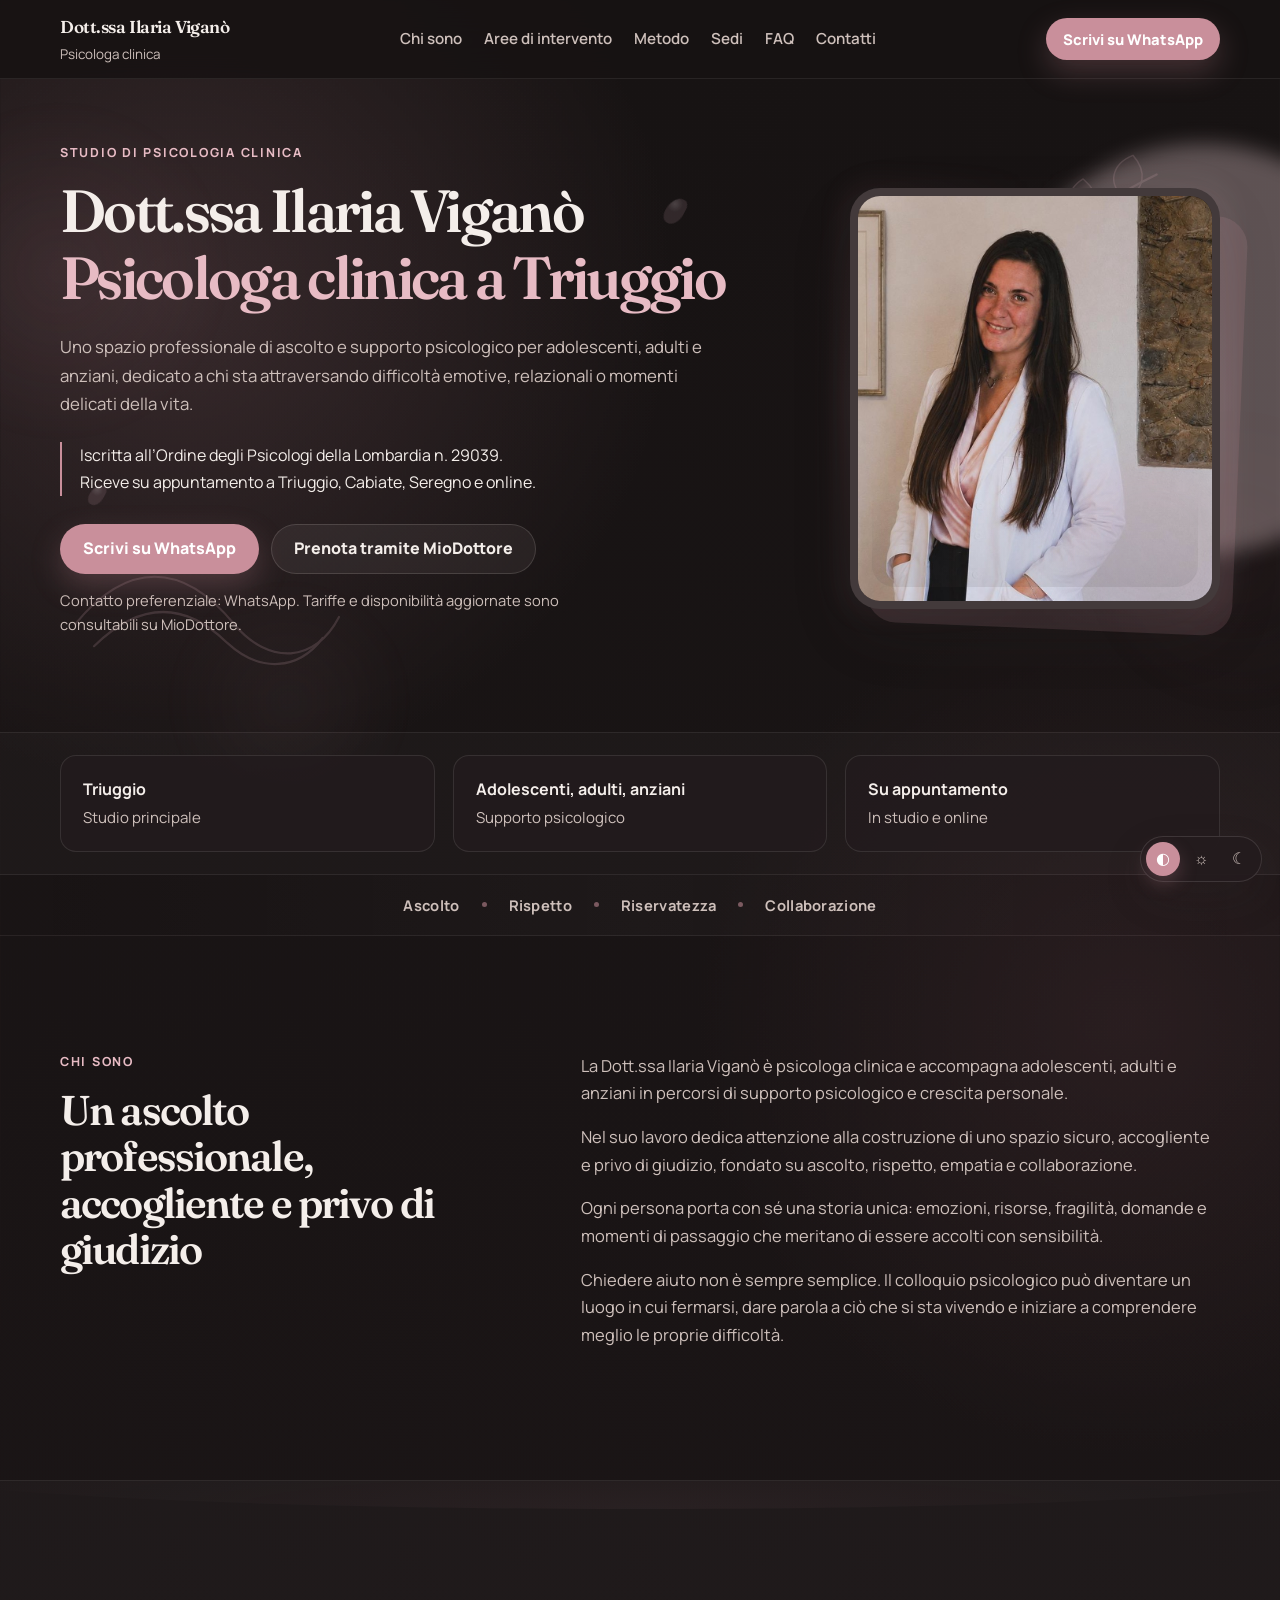
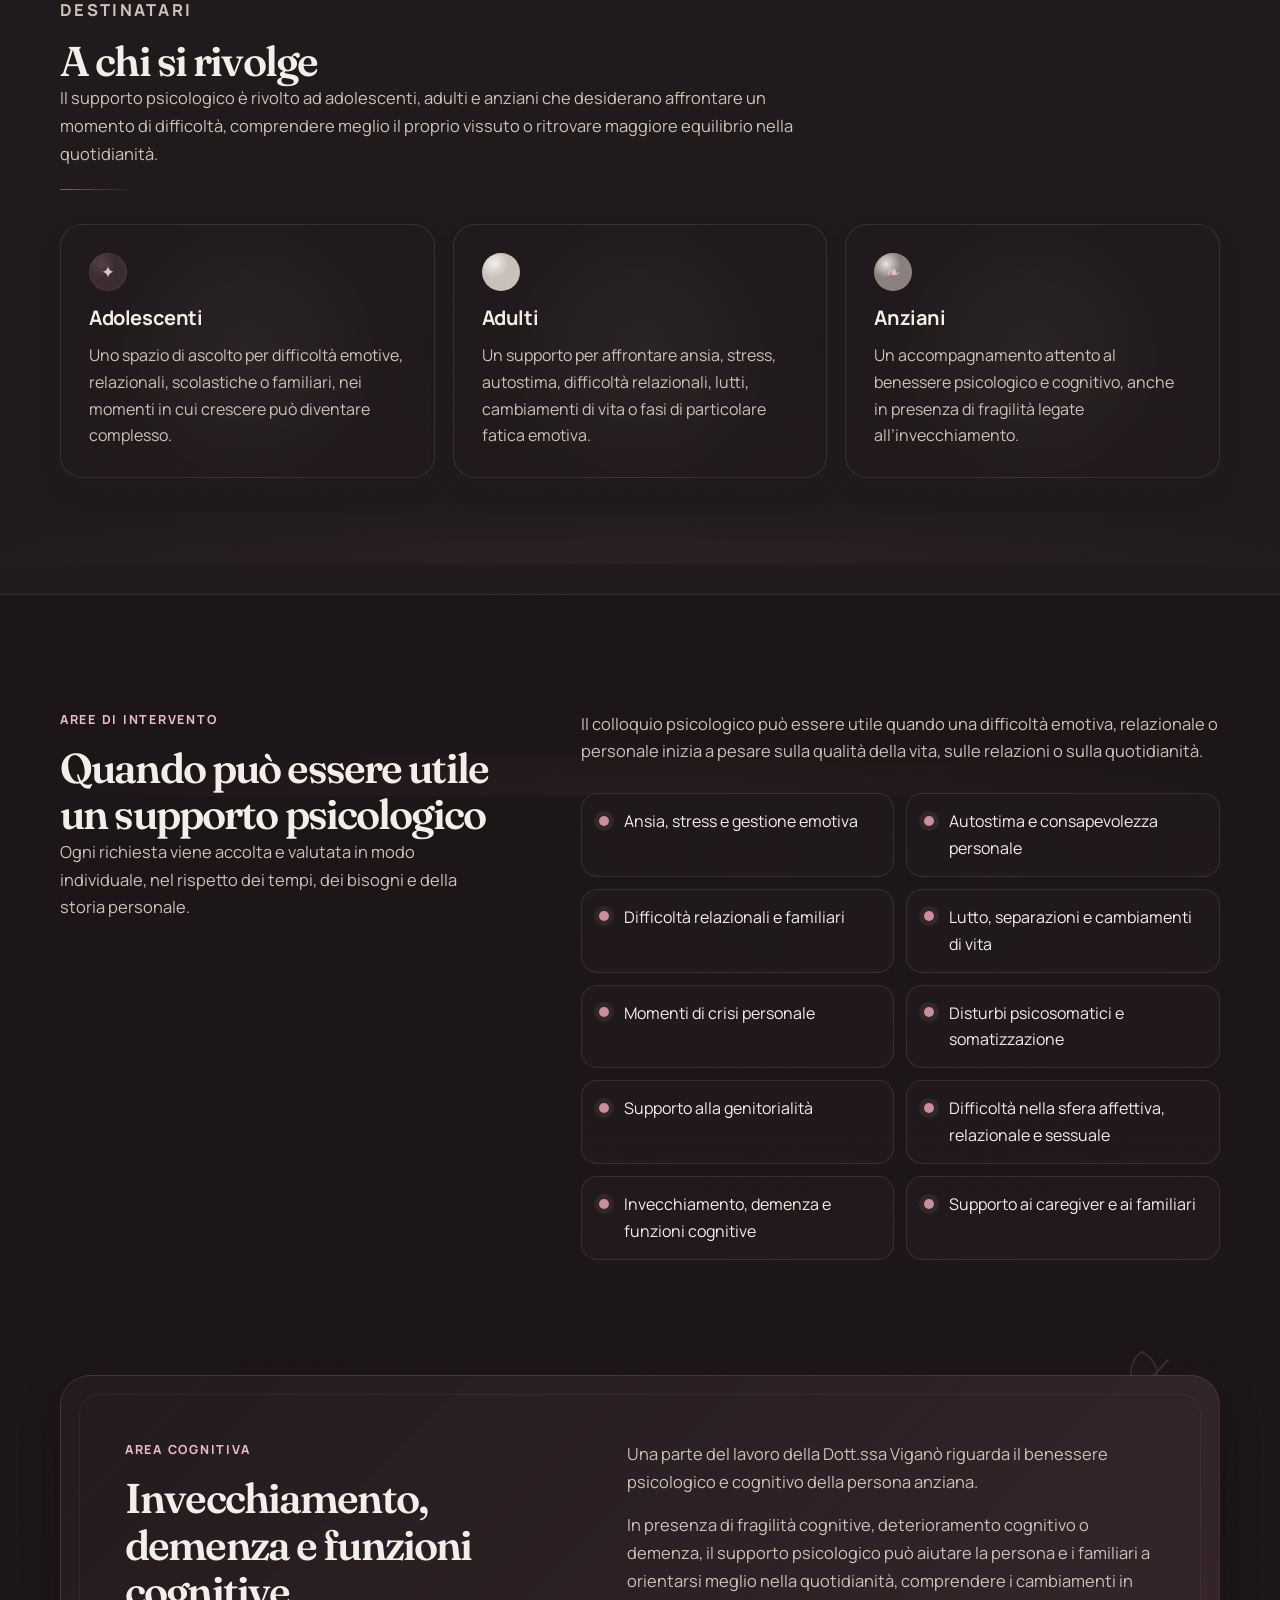
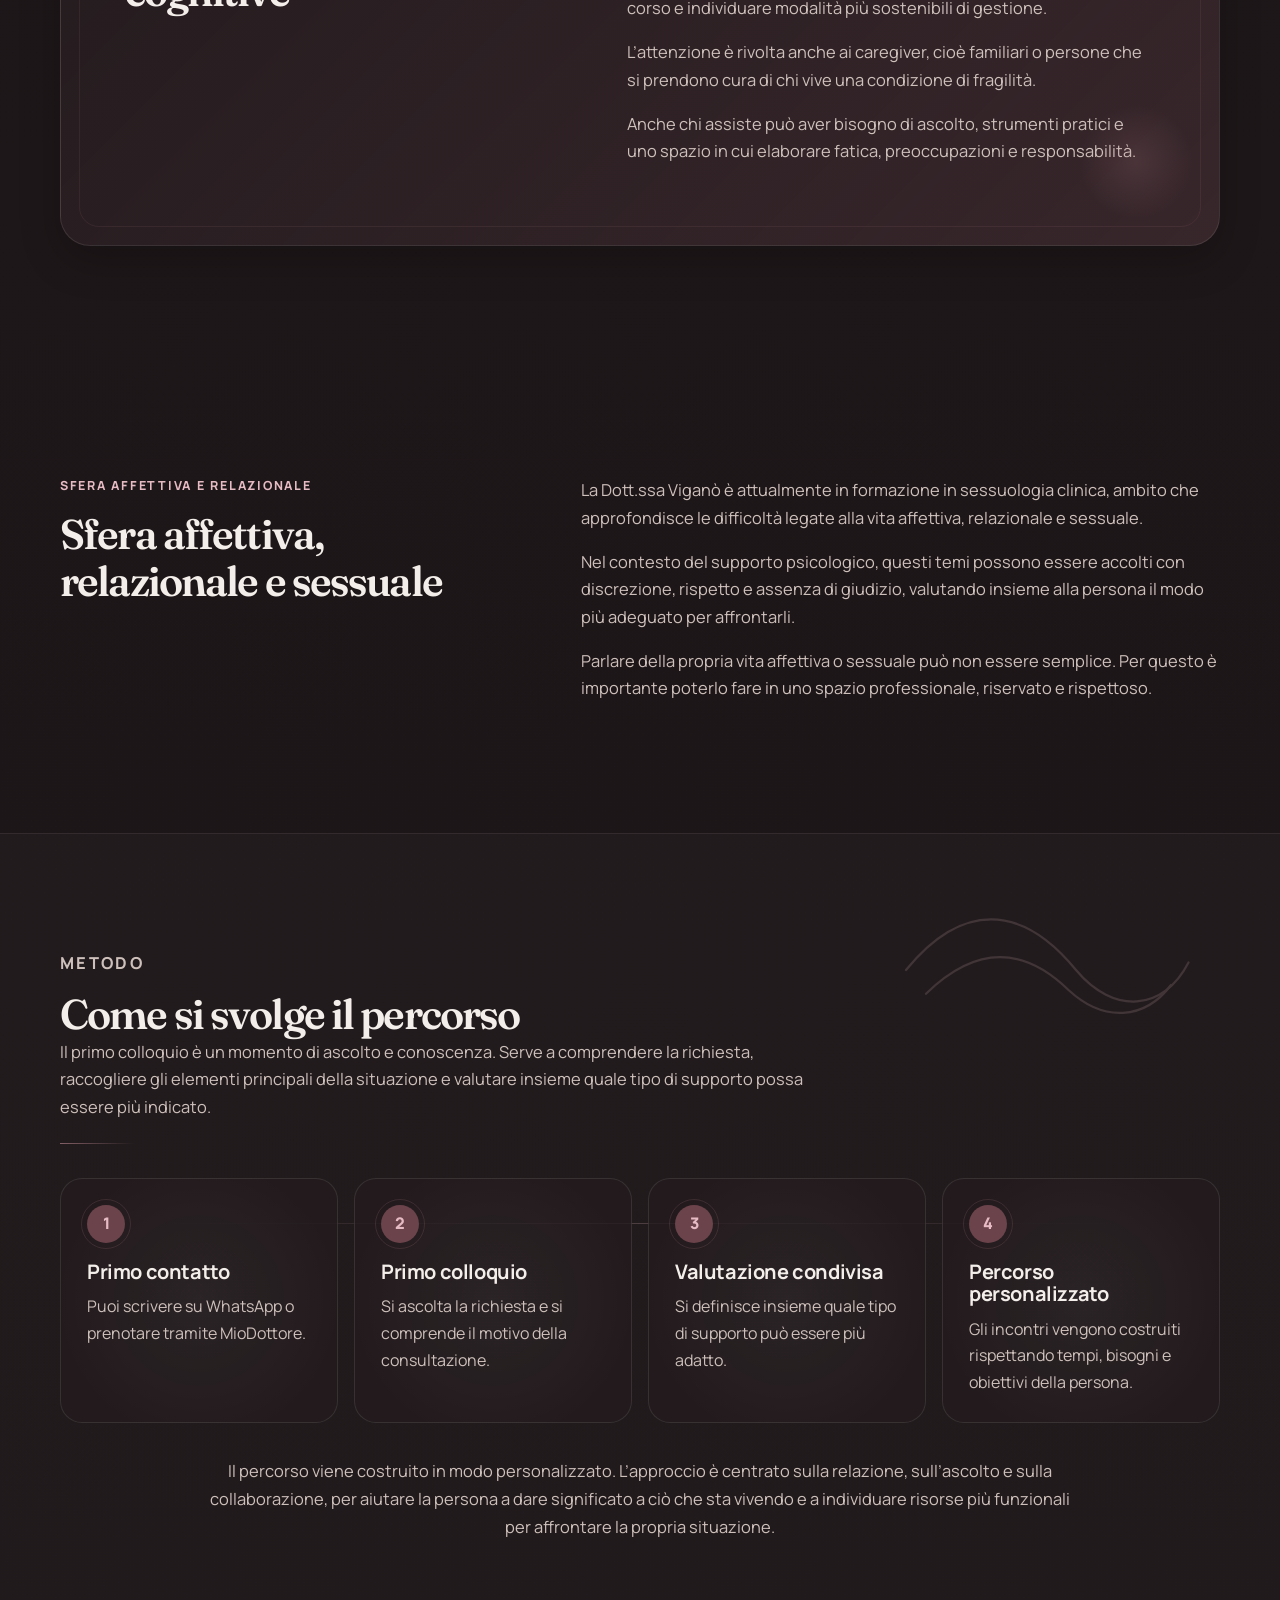
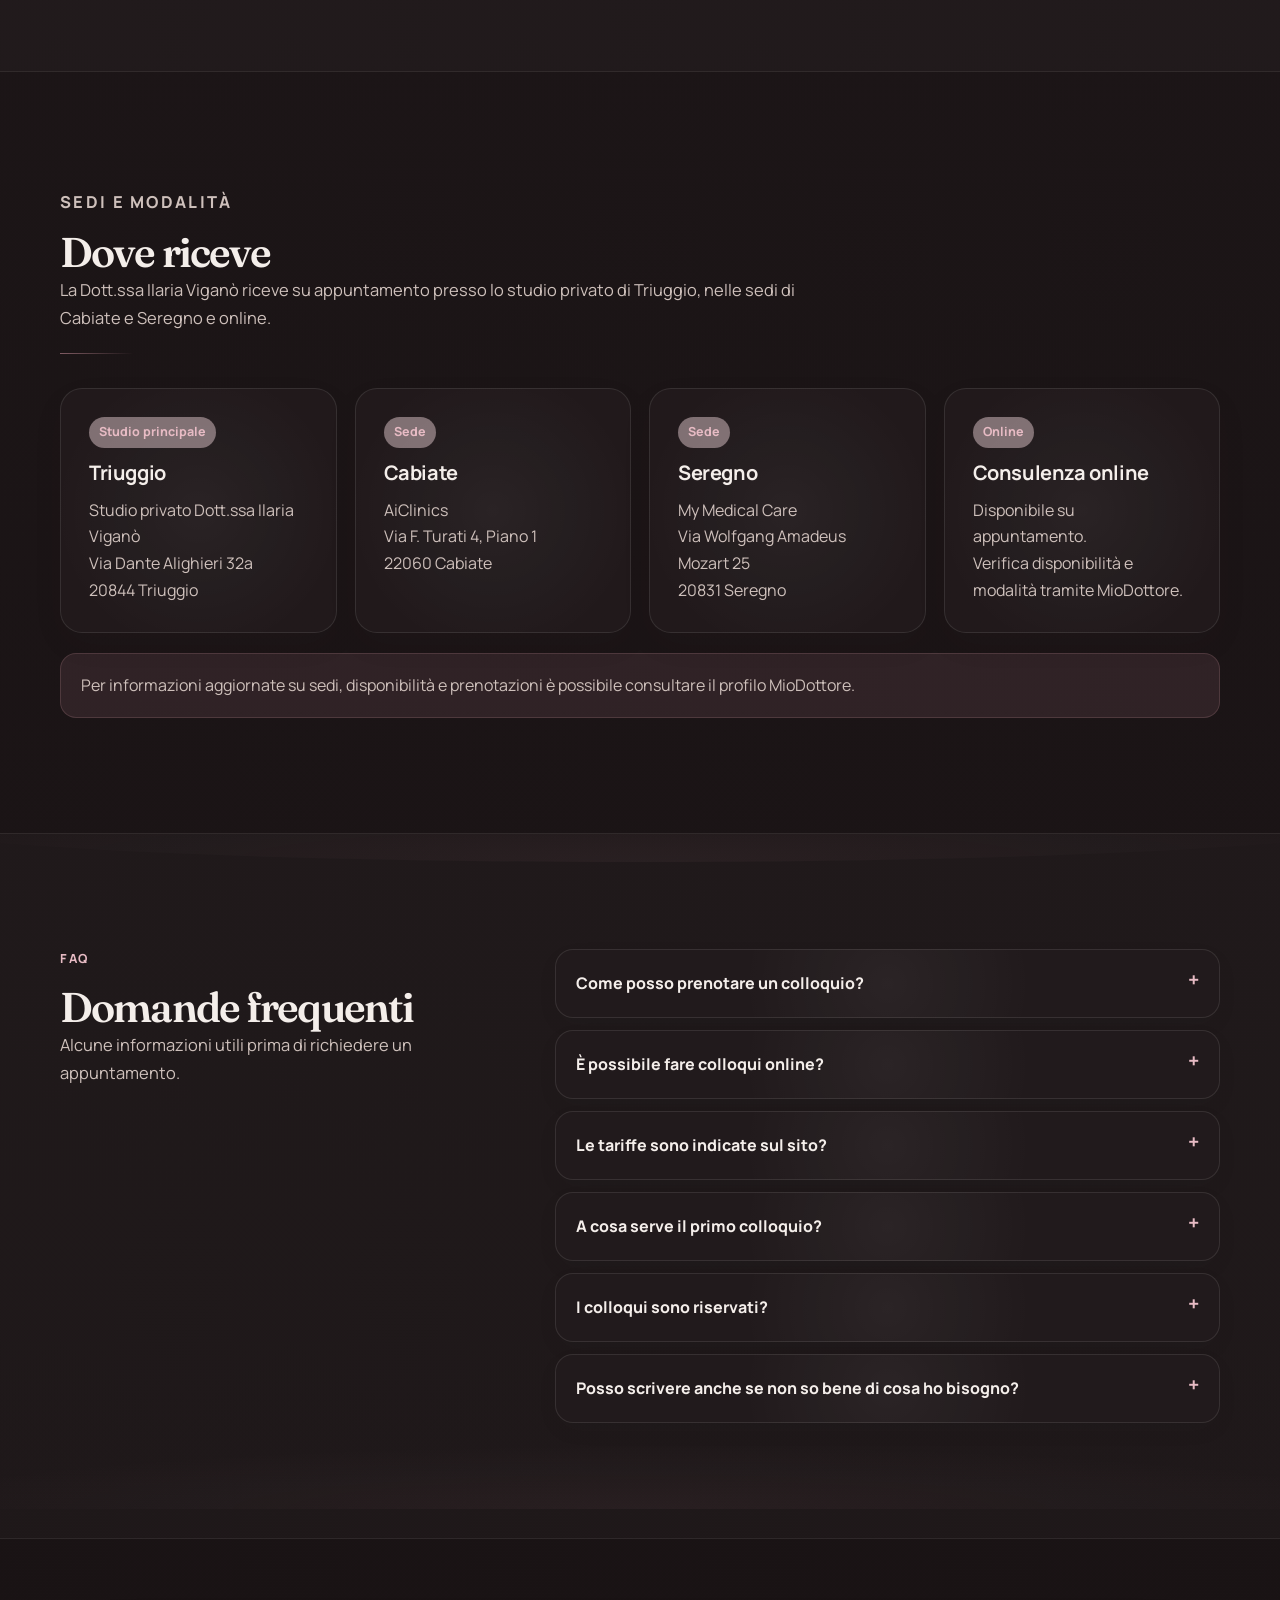
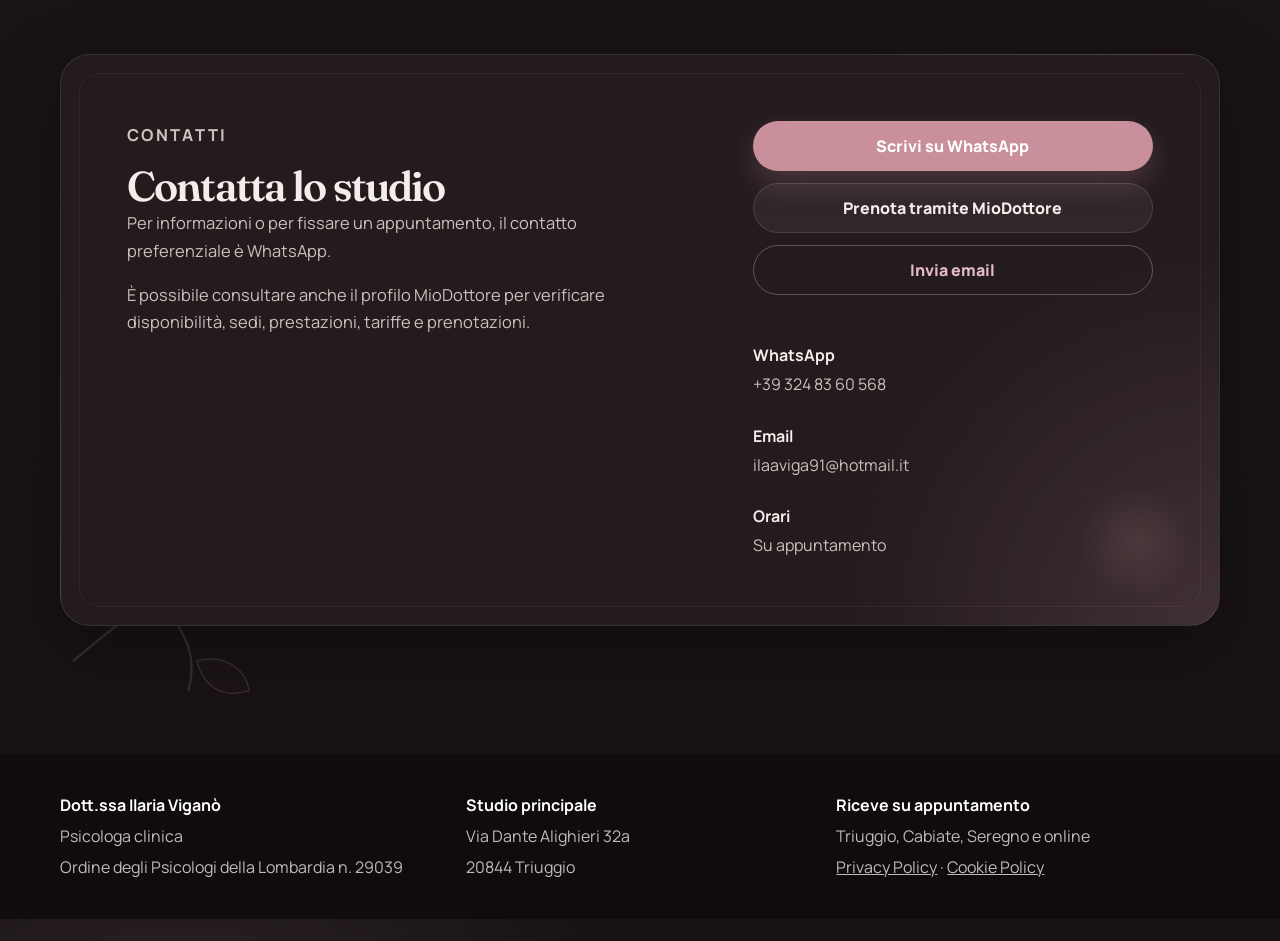
==== index.html @ ee9a5584 "Add files via upload" ====
<!doctype html>
<html lang="it">
<head>
  <meta charset="utf-8">
  <meta name="viewport" content="width=device-width, initial-scale=1">
  <title>Dott.ssa Ilaria Viganò | Psicologa clinica a Triuggio</title>
  <meta name="description" content="Dott.ssa Ilaria Viganò, psicologa clinica a Triuggio. Supporto psicologico per adolescenti, adulti e anziani. Riceve a Triuggio, Cabiate, Seregno e online.">
  <meta name="robots" content="index, follow">
  <meta name="theme-color" content="#B9828B">

  <!-- Open Graph -->
  <meta property="og:title" content="Dott.ssa Ilaria Viganò | Psicologa clinica a Triuggio">
  <meta property="og:description" content="Supporto psicologico per adolescenti, adulti e anziani. Riceve a Triuggio, Cabiate, Seregno e online.">
  <meta property="og:type" content="website">
  <meta property="og:image" content="assets/dottssa-ilaria-vigano-profilo.jpg">
  <meta property="og:locale" content="it_IT">

  <link rel="preconnect" href="https://fonts.googleapis.com">
  <link rel="preconnect" href="https://fonts.gstatic.com" crossorigin>
  <link href="https://fonts.googleapis.com/css2?family=Fraunces:opsz,wght@9..144,500;9..144,600;9..144,700&family=Manrope:wght@400;500;600;700;800&display=swap" rel="stylesheet">
  <link rel="stylesheet" href="styles.css">
</head>

<body>
  <div class="scroll-progress" aria-hidden="true"></div>
  <div class="ambient-breath" aria-hidden="true">
    <span class="breath-orb breath-orb-one"></span>
    <span class="breath-orb breath-orb-two"></span>
    <span class="breath-orb breath-orb-three"></span>
  </div>
  <a class="skip-link" href="#main">Salta al contenuto principale</a>

  <header class="site-header" data-header>
    <div class="container header-inner">
      <a class="brand" href="#home" aria-label="Torna all'inizio">
        <span class="brand-name">Dott.ssa Ilaria Viganò</span>
        <span class="brand-role">Psicologa clinica</span>
      </a>

      <button class="nav-toggle" type="button" aria-label="Apri il menu" aria-expanded="false" aria-controls="site-nav">
        <span></span>
        <span></span>
      </button>

      <nav class="site-nav" id="site-nav" aria-label="Navigazione principale">
        <a href="#chi-sono">Chi sono</a>
        <a href="#aree">Aree di intervento</a>
        <a href="#metodo">Metodo</a>
        <a href="#sedi">Sedi</a>
        <a href="#faq">FAQ</a>
        <a href="#contatti">Contatti</a>
      </nav>

      <a class="btn btn-small btn-primary header-cta" href="https://wa.me/393248360568" target="_blank" rel="noopener">
        Scrivi su WhatsApp
      </a>
    </div>
  </header>
  <div class="theme-switcher" role="group" aria-label="Selezione tema del sito">
    <button type="button" class="theme-button" data-theme-choice="auto" aria-label="Tema automatico in base all’ora del dispositivo" title="Automatico">◐</button>
    <button type="button" class="theme-button" data-theme-choice="light" aria-label="Tema chiaro" title="Chiaro">☼</button>
    <button type="button" class="theme-button" data-theme-choice="dark" aria-label="Tema scuro" title="Scuro">☾</button>
  </div>


  <main id="main">
    <!-- Hero -->
    <section class="hero section" id="home" aria-labelledby="hero-title">
      <span class="botanical-line botanical-hero botanical-parallax" aria-hidden="true"><svg viewBox="0 0 220 220" focusable="false" aria-hidden="true">
      <path d="M38 182 C72 126, 101 86, 172 38" />
      <path d="M78 132 C56 126, 48 105, 61 90 C82 100, 88 118, 78 132 Z" />
      <path d="M111 96 C90 88, 86 66, 103 52 C123 65, 127 84, 111 96 Z" />
      <path d="M145 64 C126 54, 128 34, 147 23 C163 37, 163 55, 145 64 Z" />
      <path d="M91 116 C119 125, 137 147, 138 176" />
      <path d="M137 150 C156 138, 177 142, 187 160 C169 174, 150 170, 137 150 Z" />
    </svg></span>
      <span class="hero-petals" aria-hidden="true">
        <span></span>
        <span></span>
        <span></span>
      </span>
      <span class="zen-line zen-hero" aria-hidden="true"><svg viewBox="0 0 260 120" focusable="false" aria-hidden="true">
      <path d="M18 72 C62 18, 110 18, 154 72 C184 108, 224 105, 244 66" />
      <path d="M34 91 C74 52, 112 53, 148 88 C176 114, 209 112, 230 84" />
    </svg></span>
      <div class="container hero-grid">
        <div class="hero-content">
          <p class="eyebrow">Studio di psicologia clinica</p>
          <h1 id="hero-title">Dott.ssa Ilaria Viganò<br><span>Psicologa clinica a Triuggio</span></h1>
          <p class="hero-text">
            Uno spazio professionale di ascolto e supporto psicologico per adolescenti, adulti e anziani,
            dedicato a chi sta attraversando difficoltà emotive, relazionali o momenti delicati della vita.
          </p>

          <p class="professional-note">
            Iscritta all’Ordine degli Psicologi della Lombardia n. 29039.<br>
            Riceve su appuntamento a Triuggio, Cabiate, Seregno e online.
          </p>

          <div class="hero-actions" aria-label="Azioni principali">
            <a class="btn btn-primary" href="https://wa.me/393248360568" target="_blank" rel="noopener">
              Scrivi su WhatsApp
            </a>
            <a class="btn btn-secondary" href="https://www.miodottore.it/ilaria-vigano/psicologo-clinico-psicologo/cabiate" target="_blank" rel="noopener">
              Prenota tramite MioDottore
            </a>
          </div>

          <p class="microcopy">
            Contatto preferenziale: WhatsApp. Tariffe e disponibilità aggiornate sono consultabili su MioDottore.
          </p>
        </div>

        <div class="hero-image-wrap" aria-label="Ritratto professionale della Dott.ssa Ilaria Viganò">
          <a class="portrait-link" href="assets/dottssa-ilaria-vigano-psicologa-clinica-triuggio.jpg" data-lightbox-portrait aria-label="Apri la foto della Dott.ssa Ilaria Viganò">
          <figure class="portrait-card">
            <span class="portrait-glow" aria-hidden="true"></span>
            <picture>
              <source media="(max-width: 860px)" srcset="assets/ilaria-vigano-mobile-natural.jpg">
              <img
                src="assets/ilaria-vigano-hero-natural.jpg"
                alt="Dott.ssa Ilaria Viganò, psicologa clinica a Triuggio"
                width="900"
                height="1029"
                loading="eager">
            </picture>
            <span class="portrait-hint" aria-hidden="true">Apri foto</span>
          </figure>
        </a>
        </div>
      </div>
    </section>

    <!-- Intro trust strip -->
    <section class="trust-strip" aria-label="Informazioni rapide">
      <div class="container trust-grid">
        <div>
          <strong>Triuggio</strong>
          <span>Studio principale</span>
        </div>
        <div>
          <strong>Adolescenti, adulti, anziani</strong>
          <span>Supporto psicologico</span>
        </div>
        <div>
          <strong>Su appuntamento</strong>
          <span>In studio e online</span>
        </div>
      </div>
    </section>

    <section class="values-ribbon" aria-label="Valori dello spazio psicologico">
      <div class="container values-ribbon-inner">
        <span>Ascolto</span>
        <i aria-hidden="true"></i>
        <span>Rispetto</span>
        <i aria-hidden="true"></i>
        <span>Riservatezza</span>
        <i aria-hidden="true"></i>
        <span>Collaborazione</span>
      </div>
    </section>

    <!-- Chi sono -->
    <section class="section" id="chi-sono" aria-labelledby="chi-sono-title">
      <div class="container two-col">
        <div>
          <p class="eyebrow">Chi sono</p>
          <h2 id="chi-sono-title">Un ascolto professionale, accogliente e privo di giudizio</h2>
        </div>
        <div class="text-block">
          <p>
            La Dott.ssa Ilaria Viganò è psicologa clinica e accompagna adolescenti, adulti e anziani
            in percorsi di supporto psicologico e crescita personale.
          </p>
          <p>
            Nel suo lavoro dedica attenzione alla costruzione di uno spazio sicuro, accogliente e privo di giudizio,
            fondato su ascolto, rispetto, empatia e collaborazione.
          </p>
          <p>
            Ogni persona porta con sé una storia unica: emozioni, risorse, fragilità, domande e momenti di passaggio
            che meritano di essere accolti con sensibilità.
          </p>
          <p>
            Chiedere aiuto non è sempre semplice. Il colloquio psicologico può diventare un luogo in cui fermarsi,
            dare parola a ciò che si sta vivendo e iniziare a comprendere meglio le proprie difficoltà.
          </p>
        </div>
      </div>
    </section>

    <!-- A chi si rivolge -->
    <section class="section-organic section-organic-top section section-muted" aria-labelledby="destinatari-title">
      <div class="container">
        <div class="section-heading">
          <p class="eyebrow">Destinatari</p>
          <h2 id="destinatari-title">A chi si rivolge</h2>
          <p>
            Il supporto psicologico è rivolto ad adolescenti, adulti e anziani che desiderano affrontare un momento
            di difficoltà, comprendere meglio il proprio vissuto o ritrovare maggiore equilibrio nella quotidianità.
          </p>
        </div>

        <div class="cards cards-3">
          <article class="card">
            <span class="card-icon" aria-hidden="true">✦</span>
            <h3>Adolescenti</h3>
            <p>
              Uno spazio di ascolto per difficoltà emotive, relazionali, scolastiche o familiari,
              nei momenti in cui crescere può diventare complesso.
            </p>
          </article>

          <article class="card">
            <span class="card-icon" aria-hidden="true">◌</span>
            <h3>Adulti</h3>
            <p>
              Un supporto per affrontare ansia, stress, autostima, difficoltà relazionali, lutti,
              cambiamenti di vita o fasi di particolare fatica emotiva.
            </p>
          </article>

          <article class="card">
            <span class="card-icon" aria-hidden="true">❧</span>
            <h3>Anziani</h3>
            <p>
              Un accompagnamento attento al benessere psicologico e cognitivo,
              anche in presenza di fragilità legate all’invecchiamento.
            </p>
          </article>
        </div>
      </div>
    </section>

    <!-- Aree di intervento -->
    <section class="section-organic section-organic-bottom section" id="aree" aria-labelledby="aree-title">
      <div class="container two-col">
        <div>
          <p class="eyebrow">Aree di intervento</p>
          <h2 id="aree-title">Quando può essere utile un supporto psicologico</h2>
          <p class="section-lead">
            Ogni richiesta viene accolta e valutata in modo individuale, nel rispetto dei tempi,
            dei bisogni e della storia personale.
          </p>
        </div>

        <div>
          <p class="section-lead">
            Il colloquio psicologico può essere utile quando una difficoltà emotiva, relazionale o personale
            inizia a pesare sulla qualità della vita, sulle relazioni o sulla quotidianità.
          </p>

          <ul class="check-list">
            <li>Ansia, stress e gestione emotiva</li>
            <li>Autostima e consapevolezza personale</li>
            <li>Difficoltà relazionali e familiari</li>
            <li>Lutto, separazioni e cambiamenti di vita</li>
            <li>Momenti di crisi personale</li>
            <li>Disturbi psicosomatici e somatizzazione</li>
            <li>Supporto alla genitorialità</li>
            <li>Difficoltà nella sfera affettiva, relazionale e sessuale</li>
            <li>Invecchiamento, demenza e funzioni cognitive</li>
            <li>Supporto ai caregiver e ai familiari</li>
          </ul>
        </div>
      </div>
    </section>

    <!-- Invecchiamento -->
    <section class="section feature-section" aria-labelledby="cognitivo-title">
      <span class="botanical-line botanical-cognitive botanical-parallax" aria-hidden="true"><svg viewBox="0 0 220 220" focusable="false" aria-hidden="true">
      <path d="M38 182 C72 126, 101 86, 172 38" />
      <path d="M78 132 C56 126, 48 105, 61 90 C82 100, 88 118, 78 132 Z" />
      <path d="M111 96 C90 88, 86 66, 103 52 C123 65, 127 84, 111 96 Z" />
      <path d="M145 64 C126 54, 128 34, 147 23 C163 37, 163 55, 145 64 Z" />
      <path d="M91 116 C119 125, 137 147, 138 176" />
      <path d="M137 150 C156 138, 177 142, 187 160 C169 174, 150 170, 137 150 Z" />
    </svg></span>
      <div class="container feature-card">
        <div>
          <p class="eyebrow">Area cognitiva</p>
          <h2 id="cognitivo-title">Invecchiamento, demenza e funzioni cognitive</h2>
        </div>

        <div class="text-block">
          <p>
            Una parte del lavoro della Dott.ssa Viganò riguarda il benessere psicologico e cognitivo
            della persona anziana.
          </p>
          <p>
            In presenza di fragilità cognitive, deterioramento cognitivo o demenza, il supporto psicologico può aiutare
            la persona e i familiari a orientarsi meglio nella quotidianità, comprendere i cambiamenti in corso
            e individuare modalità più sostenibili di gestione.
          </p>
          <p>
            L’attenzione è rivolta anche ai caregiver, cioè familiari o persone che si prendono cura di chi vive
            una condizione di fragilità.
          </p>
          <p>
            Anche chi assiste può aver bisogno di ascolto, strumenti pratici e uno spazio in cui elaborare fatica,
            preoccupazioni e responsabilità.
          </p>
        </div>
      </div>
    </section>

    <!-- Sessuologia -->
    <section class="section" aria-labelledby="sessuologia-title">
      <div class="container two-col">
        <div>
          <p class="eyebrow">Sfera affettiva e relazionale</p>
          <h2 id="sessuologia-title">Sfera affettiva, relazionale e sessuale</h2>
        </div>

        <div class="text-block">
          <p>
            La Dott.ssa Viganò è attualmente in formazione in sessuologia clinica, ambito che approfondisce
            le difficoltà legate alla vita affettiva, relazionale e sessuale.
          </p>
          <p>
            Nel contesto del supporto psicologico, questi temi possono essere accolti con discrezione, rispetto
            e assenza di giudizio, valutando insieme alla persona il modo più adeguato per affrontarli.
          </p>
          <p>
            Parlare della propria vita affettiva o sessuale può non essere semplice. Per questo è importante poterlo fare
            in uno spazio professionale, riservato e rispettoso.
          </p>
        </div>
      </div>
    </section>

    <!-- Metodo -->
    <section class="section section-muted" id="metodo" aria-labelledby="metodo-title">
      <span class="zen-line zen-method" aria-hidden="true"><svg viewBox="0 0 260 120" focusable="false" aria-hidden="true">
      <path d="M18 72 C62 18, 110 18, 154 72 C184 108, 224 105, 244 66" />
      <path d="M34 91 C74 52, 112 53, 148 88 C176 114, 209 112, 230 84" />
    </svg></span>
      <div class="container">
        <div class="section-heading">
          <p class="eyebrow">Metodo</p>
          <h2 id="metodo-title">Come si svolge il percorso</h2>
          <p>
            Il primo colloquio è un momento di ascolto e conoscenza. Serve a comprendere la richiesta,
            raccogliere gli elementi principali della situazione e valutare insieme quale tipo di supporto
            possa essere più indicato.
          </p>
        </div>

        <div class="steps" aria-label="Fasi del percorso">
          <article class="step">
            <span>1</span>
            <h3>Primo contatto</h3>
            <p>Puoi scrivere su WhatsApp o prenotare tramite MioDottore.</p>
          </article>

          <article class="step">
            <span>2</span>
            <h3>Primo colloquio</h3>
            <p>Si ascolta la richiesta e si comprende il motivo della consultazione.</p>
          </article>

          <article class="step">
            <span>3</span>
            <h3>Valutazione condivisa</h3>
            <p>Si definisce insieme quale tipo di supporto può essere più adatto.</p>
          </article>

          <article class="step">
            <span>4</span>
            <h3>Percorso personalizzato</h3>
            <p>Gli incontri vengono costruiti rispettando tempi, bisogni e obiettivi della persona.</p>
          </article>
        </div>

        <div class="centered-copy">
          <p>
            Il percorso viene costruito in modo personalizzato. L’approccio è centrato sulla relazione,
            sull’ascolto e sulla collaborazione, per aiutare la persona a dare significato a ciò che sta vivendo
            e a individuare risorse più funzionali per affrontare la propria situazione.
          </p>
        </div>
      </div>
    </section>

    <!-- Sedi -->
    <section class="section" id="sedi" aria-labelledby="sedi-title">
      <div class="container">
        <div class="section-heading">
          <p class="eyebrow">Sedi e modalità</p>
          <h2 id="sedi-title">Dove riceve</h2>
          <p>
            La Dott.ssa Ilaria Viganò riceve su appuntamento presso lo studio privato di Triuggio,
            nelle sedi di Cabiate e Seregno e online.
          </p>
        </div>

        <div class="cards cards-4 locations">
          <article class="card location-card">
            <span class="location-label">Studio principale</span>
            <h3>Triuggio</h3>
            <p>
              Studio privato Dott.ssa Ilaria Viganò<br>
              Via Dante Alighieri 32a<br>
              20844 Triuggio
            </p>
          </article>

          <article class="card location-card">
            <span class="location-label">Sede</span>
            <h3>Cabiate</h3>
            <p>
              AiClinics<br>
              Via F. Turati 4, Piano 1<br>
              22060 Cabiate
            </p>
          </article>

          <article class="card location-card">
            <span class="location-label">Sede</span>
            <h3>Seregno</h3>
            <p>
              My Medical Care<br>
              Via Wolfgang Amadeus Mozart 25<br>
              20831 Seregno
            </p>
          </article>

          <article class="card location-card">
            <span class="location-label">Online</span>
            <h3>Consulenza online</h3>
            <p>
              Disponibile su appuntamento.<br>
              Verifica disponibilità e modalità tramite MioDottore.
            </p>
          </article>
        </div>

        <div class="notice">
          Per informazioni aggiornate su sedi, disponibilità e prenotazioni è possibile consultare il profilo MioDottore.
        </div>
      </div>
    </section>

    <!-- FAQ -->
    <section class="section-organic section-organic-top section section-muted" id="faq" aria-labelledby="faq-title">
      <div class="container faq-grid">
        <div>
          <p class="eyebrow">FAQ</p>
          <h2 id="faq-title">Domande frequenti</h2>
          <p class="section-lead">
            Alcune informazioni utili prima di richiedere un appuntamento.
          </p>
        </div>

        <div class="faq-list">
          <details>
            <summary>Come posso prenotare un colloquio?</summary>
            <p>Puoi scrivere su WhatsApp oppure prenotare tramite MioDottore. Il contatto preferenziale è WhatsApp.</p>
          </details>

          <details>
            <summary>È possibile fare colloqui online?</summary>
            <p>Sì, è disponibile anche la consulenza online su appuntamento.</p>
          </details>

          <details>
            <summary>Le tariffe sono indicate sul sito?</summary>
            <p>No. Le tariffe e le disponibilità aggiornate sono consultabili tramite il profilo MioDottore.</p>
          </details>

          <details>
            <summary>A cosa serve il primo colloquio?</summary>
            <p>
              Il primo colloquio serve a comprendere la richiesta, raccogliere le informazioni principali
              e valutare insieme quale tipo di supporto possa essere più indicato.
            </p>
          </details>

          <details>
            <summary>I colloqui sono riservati?</summary>
            <p>
              Sì. Il colloquio psicologico si svolge in uno spazio professionale riservato,
              rispettoso della privacy e della dignità della persona.
            </p>
          </details>

          <details>
            <summary>Posso scrivere anche se non so bene di cosa ho bisogno?</summary>
            <p>
              Sì. Non è necessario avere già tutto chiaro. Il primo confronto può aiutare a dare ordine
              alla richiesta e a capire se iniziare un percorso di supporto psicologico.
            </p>
          </details>
        </div>
      </div>
    </section>

    <!-- Contatti -->
    <section class="section contact-section" id="contatti" aria-labelledby="contatti-title">
      <span class="botanical-line botanical-contact botanical-parallax" aria-hidden="true"><svg viewBox="0 0 220 220" focusable="false" aria-hidden="true">
      <path d="M38 182 C72 126, 101 86, 172 38" />
      <path d="M78 132 C56 126, 48 105, 61 90 C82 100, 88 118, 78 132 Z" />
      <path d="M111 96 C90 88, 86 66, 103 52 C123 65, 127 84, 111 96 Z" />
      <path d="M145 64 C126 54, 128 34, 147 23 C163 37, 163 55, 145 64 Z" />
      <path d="M91 116 C119 125, 137 147, 138 176" />
      <path d="M137 150 C156 138, 177 142, 187 160 C169 174, 150 170, 137 150 Z" />
    </svg></span>
      <div class="container contact-card">
        <div>
          <p class="eyebrow">Contatti</p>
          <h2 id="contatti-title">Contatta lo studio</h2>
          <p>
            Per informazioni o per fissare un appuntamento, il contatto preferenziale è WhatsApp.
          </p>
          <p>
            È possibile consultare anche il profilo MioDottore per verificare disponibilità, sedi,
            prestazioni, tariffe e prenotazioni.
          </p>
        </div>

        <div class="contact-actions">
          <a class="btn btn-primary" href="https://wa.me/393248360568" target="_blank" rel="noopener">
            Scrivi su WhatsApp
          </a>
          <a class="btn btn-secondary" href="https://www.miodottore.it/ilaria-vigano/psicologo-clinico-psicologo/cabiate" target="_blank" rel="noopener">
            Prenota tramite MioDottore
          </a>
          <a class="btn btn-ghost" href="mailto:ilaaviga91@hotmail.it">
            Invia email
          </a>

          <ul class="contact-list">
            <li><strong>WhatsApp</strong><span>+39 324 83 60 568</span></li>
            <li><strong>Email</strong><span>ilaaviga91@hotmail.it</span></li>
            <li><strong>Orari</strong><span>Su appuntamento</span></li>
          </ul>
        </div>
      </div>
    </section>
  </main>


  <div class="image-lightbox" id="portrait-lightbox" role="dialog" aria-modal="true" aria-label="Foto della Dott.ssa Ilaria Viganò" hidden>
    <button class="lightbox-backdrop" type="button" data-lightbox-close aria-label="Chiudi immagine"></button>
    <div class="lightbox-panel" role="document">
      <button class="lightbox-close" type="button" data-lightbox-close aria-label="Chiudi immagine">×</button>
      <span class="lightbox-botanical" aria-hidden="true">
        <svg viewBox="0 0 220 220" focusable="false" aria-hidden="true">
          <path d="M38 182 C72 126, 101 86, 172 38" />
          <path d="M78 132 C56 126, 48 105, 61 90 C82 100, 88 118, 78 132 Z" />
          <path d="M111 96 C90 88, 86 66, 103 52 C123 65, 127 84, 111 96 Z" />
          <path d="M145 64 C126 54, 128 34, 147 23 C163 37, 163 55, 145 64 Z" />
          <path d="M91 116 C119 125, 137 147, 138 176" />
          <path d="M137 150 C156 138, 177 142, 187 160 C169 174, 150 170, 137 150 Z" />
        </svg>
      </span>
      <img src="assets/dottssa-ilaria-vigano-psicologa-clinica-triuggio.jpg" alt="Dott.ssa Ilaria Viganò, psicologa clinica a Triuggio">
    </div>
  </div>

  <footer class="site-footer">
    <div class="container footer-grid">
      <div>
        <strong>Dott.ssa Ilaria Viganò</strong>
        <span>Psicologa clinica</span>
        <span>Ordine degli Psicologi della Lombardia n. 29039</span>
      </div>

      <div>
        <strong>Studio principale</strong>
        <span>Via Dante Alighieri 32a</span>
        <span>20844 Triuggio</span>
      </div>

      <div>
        <strong>Riceve su appuntamento</strong>
        <span>Triuggio, Cabiate, Seregno e online</span>
        <span>
          <a href="privacy.html">Privacy Policy</a> · <a href="cookie.html">Cookie Policy</a>
        </span>
      </div>
    </div>
  </footer>

  <a class="floating-whatsapp" href="https://wa.me/393248360568" target="_blank" rel="noopener" aria-label="Scrivi su WhatsApp">
    WhatsApp
  </a>

  <script src="script.js"></script>
</body>
</html>
---- styles.css ----
:root {
  --font-heading: "Fraunces", Georgia, "Times New Roman", serif;
  --font-body: "Manrope", ui-sans-serif, system-ui, -apple-system, BlinkMacSystemFont, "Segoe UI", sans-serif;

  --background: #F8F3EF;
  --surface: #FFFFFF;
  --surface-soft: #FBF8F6;
  --antique-rose: #B9828B;
  --antique-rose-dark: #91636C;
  --rose-soft: #E7CDD1;
  --taupe: #D8CEC7;
  --warm-beige: #EFE6DF;
  --text: #3D3836;
  --muted-text: #706764;
  --border: rgba(61, 56, 54, 0.12);
  --shadow: 0 22px 70px rgba(61, 56, 54, 0.12);
  --shadow-soft: 0 14px 40px rgba(61, 56, 54, 0.08);
  --radius-xl: 30px;
  --radius-lg: 22px;
  --radius-md: 16px;
  --container: 1160px;
}

*,
*::before,
*::after {
  box-sizing: border-box;
}

html {
  scroll-behavior: smooth;
  scroll-padding-top: 88px;
}

body {
  margin: 0;
  font-family: var(--font-body);
  color: var(--text);
  background:
    radial-gradient(circle at 14% 4%, rgba(231, 205, 209, 0.48), transparent 31rem),
    radial-gradient(circle at 88% 14%, rgba(239, 230, 223, 0.72), transparent 27rem),
    linear-gradient(180deg, #FBF8F6 0%, var(--background) 46%, #F5EEE9 100%);
  line-height: 1.68;
  text-rendering: optimizeLegibility;
  overflow-x: hidden;
}

img,
picture {
  max-width: 100%;
  display: block;
}

a {
  color: inherit;
}

p {
  margin: 0 0 1rem;
}

h1,
h2,
h3 {
  margin: 0;
  line-height: 1.12;
  letter-spacing: -0.035em;
}

h1,
h2 {
  font-family: var(--font-heading);
  font-weight: 600;
  letter-spacing: -0.045em;
}

h1 {
  font-size: clamp(2.55rem, 4.65vw, 4.45rem);
  max-width: 720px;
}

h1 span {
  color: var(--antique-rose-dark);
}

h2 {
  font-size: clamp(2rem, 3.25vw, 3.35rem);
}

h3 {
  font-size: 1.25rem;
  letter-spacing: -0.02em;
}

.container {
  width: min(calc(100% - 40px), var(--container));
  margin-inline: auto;
}

.section {
  padding: clamp(72px, 9vw, 126px) 0;
}

.section-muted {
  background: rgba(255, 255, 255, 0.46);
  border-block: 1px solid rgba(61, 56, 54, 0.06);
}

.skip-link {
  position: absolute;
  top: 10px;
  left: 10px;
  transform: translateY(-160%);
  background: var(--text);
  color: white;
  padding: 10px 14px;
  border-radius: 10px;
  z-index: 9999;
}

.skip-link:focus {
  transform: translateY(0);
}

/* Header */
.site-header {
  position: sticky;
  top: 0;
  z-index: 1000;
  background: rgba(248, 243, 239, 0.90);
  backdrop-filter: blur(18px);
  border-bottom: 1px solid rgba(61, 56, 54, 0.08);
}

.header-inner {
  min-height: 78px;
  display: flex;
  align-items: center;
  justify-content: space-between;
  gap: 24px;
}

.brand {
  display: grid;
  gap: 2px;
  text-decoration: none;
  min-width: max-content;
}

.brand-name {
  font-family: var(--font-heading);
  font-size: 1.08rem;
  font-weight: 600;
  letter-spacing: -0.025em;
}

.brand-role {
  color: var(--muted-text);
  font-size: 0.84rem;
}

.site-nav {
  display: flex;
  align-items: center;
  gap: 22px;
  font-size: 0.95rem;
}

.site-nav a {
  text-decoration: none;
  color: var(--muted-text);
  font-weight: 600;
  transition: color 180ms ease;
}

.site-nav a:hover {
  color: var(--antique-rose-dark);
}

.nav-toggle {
  display: none;
}

/* Buttons */
.btn {
  display: inline-flex;
  align-items: center;
  justify-content: center;
  min-height: 50px;
  padding: 0 22px;
  border-radius: 999px;
  text-decoration: none;
  font-weight: 800;
  border: 1px solid transparent;
  transition: transform 180ms ease, box-shadow 180ms ease, background 180ms ease, border-color 180ms ease;
}

.btn:hover {
  transform: translateY(-1px);
}

.btn:focus-visible,
a:focus-visible,
button:focus-visible,
summary:focus-visible {
  outline: 3px solid rgba(185, 130, 139, 0.35);
  outline-offset: 4px;
}

.btn-small {
  min-height: 42px;
  padding-inline: 16px;
  font-size: 0.92rem;
}

.btn-primary {
  background: var(--antique-rose);
  color: white;
  box-shadow: 0 12px 30px rgba(185, 130, 139, 0.28);
}

.btn-primary:hover {
  background: var(--antique-rose-dark);
}

.btn-secondary {
  background: white;
  color: var(--text);
  border-color: var(--border);
}

.btn-secondary:hover {
  border-color: rgba(185, 130, 139, 0.5);
  box-shadow: var(--shadow-soft);
}

.btn-ghost {
  background: transparent;
  border-color: rgba(185, 130, 139, 0.35);
  color: var(--antique-rose-dark);
}

/* Hero V3 */
.hero {
  position: relative;
  overflow: hidden;
  padding-top: clamp(42px, 5vw, 72px);
  padding-bottom: clamp(54px, 6.2vw, 84px);
  min-height: auto;
}

.hero::before {
  content: "";
  position: absolute;
  inset: 10% -10% auto auto;
  width: 410px;
  height: 410px;
  border-radius: 999px;
  background: rgba(231, 205, 209, 0.34);
  filter: blur(10px);
  pointer-events: none;
  animation: ambientPulse 9s ease-in-out infinite;
}

.hero-grid {
  display: grid;
  grid-template-columns: minmax(0, 1fr) minmax(300px, 370px);
  gap: clamp(42px, 6vw, 78px);
  align-items: center;
}

.hero-content {
  position: relative;
  z-index: 1;
  padding-top: 0;
}

.eyebrow {
  color: var(--antique-rose-dark);
  text-transform: uppercase;
  letter-spacing: 0.14em;
  font-size: 0.78rem;
  font-weight: 750;
  margin-bottom: 14px;
}

.hero-text {
  font-size: clamp(1.05rem, 1.22vw, 1.18rem);
  color: var(--muted-text);
  max-width: 650px;
  margin-top: 22px;
}

.professional-note {
  padding-left: 18px;
  border-left: 2px solid var(--antique-rose);
  color: var(--text);
  margin: 24px 0;
}

.hero-actions {
  display: flex;
  flex-wrap: wrap;
  gap: 12px;
  margin-top: 28px;
}

.microcopy {
  margin-top: 14px;
  color: var(--muted-text);
  font-size: 0.92rem;
  max-width: 560px;
}

.hero-image-wrap {
  position: relative;
  z-index: 1;
  justify-self: end;
  width: min(100%, 370px);
}

.hero-image-wrap::before {
  content: "";
  position: absolute;
  inset: 22px -20px -20px 24px;
  border-radius: 30px;
  background: rgba(185, 130, 139, 0.18);
  z-index: -1;
  transform: rotate(2.4deg);
}

.portrait-card {
  margin: 0;
  position: relative;
  overflow: hidden;
  border-radius: var(--radius-xl);
  box-shadow: 0 24px 62px rgba(61, 56, 54, 0.13);
  border: 8px solid rgba(255, 255, 255, 0.72);
  background: white;
  isolation: isolate;
}

.portrait-card::before {
  content: "";
  position: absolute;
  inset: -22%;
  z-index: 1;
  background:
    linear-gradient(115deg, transparent 0%, rgba(255, 255, 255, 0.22) 43%, transparent 54%);
  transform: translateX(-55%) rotate(8deg);
  animation: portraitSheen 7.5s ease-in-out infinite;
  pointer-events: none;
}

.portrait-card::after {
  content: "";
  position: absolute;
  inset: auto 14px 14px 14px;
  height: 24%;
  z-index: 1;
  border-radius: 0 0 22px 22px;
  background: linear-gradient(180deg, transparent, rgba(61, 56, 54, 0.10));
  pointer-events: none;
}

.portrait-glow {
  position: absolute;
  inset: auto -30px -36px auto;
  width: 180px;
  height: 180px;
  z-index: 1;
  border-radius: 999px;
  background: rgba(185, 130, 139, 0.18);
  filter: blur(20px);
  pointer-events: none;
}

.portrait-card img {
  width: 100%;
  height: auto;
  object-fit: contain;
  transform: none;
}

/* Quick trust */
.trust-strip {
  padding: 22px 0;
  background: rgba(255, 255, 255, 0.58);
  border-block: 1px solid rgba(61, 56, 54, 0.08);
}

.trust-grid {
  display: grid;
  grid-template-columns: repeat(3, 1fr);
  gap: 18px;
}

.trust-grid div {
  padding: 20px 22px;
  border-radius: var(--radius-md);
  background: rgba(255, 255, 255, 0.58);
  border: 1px solid rgba(61, 56, 54, 0.08);
}

.trust-grid strong,
.trust-grid span {
  display: block;
}

.trust-grid span {
  color: var(--muted-text);
  font-size: 0.94rem;
  margin-top: 2px;
}

/* Layout blocks */
.two-col {
  display: grid;
  grid-template-columns: minmax(0, 0.82fr) minmax(0, 1.18fr);
  gap: clamp(34px, 6vw, 78px);
  align-items: start;
}

.text-block p,
.section-lead,
.section-heading p,
.centered-copy p,
.contact-card p {
  color: var(--muted-text);
  font-size: 1.03rem;
}

.section-heading {
  max-width: 760px;
  margin-bottom: 34px;
}

.cards {
  display: grid;
  gap: 18px;
}

.cards-3 {
  grid-template-columns: repeat(3, 1fr);
}

.cards-4 {
  grid-template-columns: repeat(4, 1fr);
}

.card {
  background: rgba(255, 255, 255, 0.74);
  border: 1px solid rgba(61, 56, 54, 0.09);
  border-radius: var(--radius-lg);
  padding: 28px;
  box-shadow: 0 12px 35px rgba(61, 56, 54, 0.045);
  transition: transform 220ms ease, box-shadow 220ms ease, border-color 220ms ease;
}

.card:hover {
  transform: translateY(-3px);
  box-shadow: 0 18px 44px rgba(61, 56, 54, 0.075);
  border-color: rgba(185, 130, 139, 0.18);
}

.card h3 {
  margin-bottom: 12px;
}

.card p {
  color: var(--muted-text);
  margin-bottom: 0;
}

.check-list {
  list-style: none;
  padding: 0;
  margin: 28px 0 0;
  display: grid;
  grid-template-columns: repeat(2, minmax(0, 1fr));
  gap: 12px;
}

.check-list li {
  position: relative;
  padding: 14px 16px 14px 42px;
  background: rgba(255, 255, 255, 0.7);
  border: 1px solid rgba(61, 56, 54, 0.08);
  border-radius: 16px;
  transition: transform 200ms ease, background 200ms ease;
}

.check-list li:hover {
  transform: translateX(2px);
  background: rgba(255, 255, 255, 0.92);
}

.check-list li::before {
  content: "";
  position: absolute;
  left: 17px;
  top: 1.35em;
  width: 10px;
  height: 10px;
  border-radius: 99px;
  background: var(--antique-rose);
  box-shadow: 0 0 0 5px rgba(185, 130, 139, 0.12);
}

.feature-section {
  padding-top: 0;
}

.feature-card {
  display: grid;
  grid-template-columns: minmax(0, 0.9fr) minmax(0, 1.1fr);
  gap: clamp(34px, 6vw, 70px);
  background:
    linear-gradient(135deg, rgba(255, 255, 255, 0.82), rgba(231, 205, 209, 0.34)),
    var(--surface);
  border: 1px solid rgba(185, 130, 139, 0.18);
  border-radius: var(--radius-xl);
  padding: clamp(34px, 6vw, 64px);
  box-shadow: var(--shadow-soft);
}

.steps {
  display: grid;
  grid-template-columns: repeat(4, 1fr);
  gap: 16px;
}

.step {
  background: white;
  border: 1px solid rgba(61, 56, 54, 0.08);
  border-radius: var(--radius-lg);
  padding: 26px;
  transition: transform 220ms ease, box-shadow 220ms ease;
}

.step:hover {
  transform: translateY(-3px);
  box-shadow: var(--shadow-soft);
}

.step span {
  display: inline-flex;
  width: 38px;
  height: 38px;
  align-items: center;
  justify-content: center;
  border-radius: 999px;
  background: var(--rose-soft);
  color: var(--antique-rose-dark);
  font-weight: 800;
  margin-bottom: 18px;
}

.step h3 {
  margin-bottom: 10px;
}

.step p {
  color: var(--muted-text);
  margin-bottom: 0;
}

.centered-copy {
  max-width: 860px;
  margin: 34px auto 0;
  text-align: center;
}

.location-label {
  display: inline-flex;
  margin-bottom: 14px;
  padding: 5px 10px;
  border-radius: 999px;
  background: rgba(231, 205, 209, 0.48);
  color: var(--antique-rose-dark);
  font-size: 0.78rem;
  font-weight: 750;
}

.notice {
  margin-top: 20px;
  padding: 18px 20px;
  border-radius: var(--radius-md);
  background: rgba(231, 205, 209, 0.26);
  color: var(--muted-text);
  border: 1px solid rgba(185, 130, 139, 0.16);
}

.faq-grid {
  display: grid;
  grid-template-columns: minmax(0, 0.78fr) minmax(0, 1.22fr);
  gap: clamp(34px, 6vw, 70px);
  align-items: start;
}

.faq-list {
  display: grid;
  gap: 12px;
}

details {
  background: white;
  border: 1px solid rgba(61, 56, 54, 0.09);
  border-radius: 18px;
  padding: 0 20px;
  box-shadow: 0 8px 24px rgba(61, 56, 54, 0.035);
}

summary {
  cursor: pointer;
  padding: 20px 0;
  font-weight: 750;
  list-style: none;
}

summary::-webkit-details-marker {
  display: none;
}

summary::after {
  content: "+";
  float: right;
  color: var(--antique-rose-dark);
  font-size: 1.25rem;
  line-height: 1;
}

details[open] summary::after {
  content: "–";
}

details p {
  color: var(--muted-text);
  padding-bottom: 20px;
}

.contact-section {
  padding-bottom: clamp(80px, 10vw, 138px);
}

.contact-card {
  display: grid;
  grid-template-columns: minmax(0, 1fr) minmax(320px, 0.72fr);
  gap: clamp(32px, 6vw, 70px);
  align-items: start;
  background:
    radial-gradient(circle at bottom right, rgba(231, 205, 209, 0.52), transparent 24rem),
    var(--surface);
  border: 1px solid rgba(61, 56, 54, 0.08);
  border-radius: var(--radius-xl);
  padding: clamp(34px, 6vw, 66px);
  box-shadow: var(--shadow);
}

.contact-actions {
  display: grid;
  gap: 12px;
}

.contact-list {
  list-style: none;
  padding: 0;
  margin: 22px 0 0;
  display: grid;
  gap: 12px;
}

.contact-list li {
  display: grid;
  gap: 2px;
  padding-top: 12px;
  border-top: 1px solid rgba(61, 56, 54, 0.09);
}

.contact-list span {
  color: var(--muted-text);
}

.site-footer {
  background: #3D3836;
  color: white;
  padding: 38px 0;
}

.footer-grid {
  display: grid;
  grid-template-columns: 1.1fr 1fr 1.1fr;
  gap: 22px;
}

.footer-grid div {
  display: grid;
  gap: 4px;
}

.footer-grid span,
.footer-grid a {
  color: rgba(255, 255, 255, 0.72);
}

.floating-whatsapp {
  display: none;
}

/* Premium motion */
@keyframes ambientPulse {
  0%, 100% {
    transform: translate3d(0, 0, 0) scale(1);
    opacity: 0.9;
  }
  50% {
    transform: translate3d(-10px, 8px, 0) scale(1.045);
    opacity: 0.65;
  }
}

@keyframes portraitSheen {
  0%, 62%, 100% {
    transform: translateX(-62%) rotate(8deg);
    opacity: 0;
  }
  72% {
    opacity: 0.75;
  }
  86% {
    transform: translateX(62%) rotate(8deg);
    opacity: 0;
  }
}

.js .reveal {
  opacity: 0;
  transform: translateY(18px);
  transition:
    opacity 700ms cubic-bezier(.2, .75, .2, 1),
    transform 700ms cubic-bezier(.2, .75, .2, 1);
}

.js .reveal.is-visible {
  opacity: 1;
  transform: translateY(0);
}

.js .reveal.delay-1 {
  transition-delay: 90ms;
}

.js .reveal.delay-2 {
  transition-delay: 170ms;
}

.js .reveal.delay-3 {
  transition-delay: 250ms;
}

/* Desktop medium */
@media (max-width: 1160px) {
  .hero-grid {
    grid-template-columns: minmax(0, 1fr) minmax(290px, 350px);
    gap: 46px;
  }

  h1 {
    font-size: clamp(2.32rem, 4.35vw, 3.95rem);
  }

  .hero-image-wrap {
    width: min(100%, 350px);
  }
}

/* Tablet */
@media (max-width: 1080px) {
  .header-cta {
    display: none;
  }

  .site-nav {
    gap: 16px;
  }

  .cards-4,
  .steps {
    grid-template-columns: repeat(2, 1fr);
  }
}

/* Narrow tablet / mobile */
@media (max-width: 860px) {
  .hero-grid,
  .two-col,
  .feature-card,
  .faq-grid,
  .contact-card {
    grid-template-columns: 1fr;
  }

  .hero-content {
    padding-top: 0;
  }

  .hero-image-wrap {
    justify-self: center;
    width: min(100%, 350px);
    max-width: 350px;
    order: -1;
  }

  .portrait-card img {
    width: 100%;
    height: auto;
    object-fit: contain;
  }

  .hero {
    padding-top: 30px;
  }

  .cards-3 {
    grid-template-columns: 1fr;
  }
}

/* Mobile */
@media (max-width: 760px) {
  .container {
    width: min(calc(100% - 28px), var(--container));
  }

  html {
    scroll-padding-top: 76px;
  }

  .header-inner {
    min-height: 72px;
  }

  .nav-toggle {
    display: inline-grid;
    width: 44px;
    height: 44px;
    place-items: center;
    border-radius: 999px;
    border: 1px solid rgba(61, 56, 54, 0.12);
    background: rgba(255, 255, 255, 0.76);
  }

  .nav-toggle span {
    width: 18px;
    height: 2px;
    background: var(--text);
    display: block;
    margin: -5px 0;
  }

  .site-nav {
    position: fixed;
    inset: 72px 14px auto 14px;
    display: none;
    flex-direction: column;
    align-items: stretch;
    gap: 0;
    padding: 12px;
    background: rgba(255, 255, 255, 0.96);
    border: 1px solid rgba(61, 56, 54, 0.1);
    border-radius: 20px;
    box-shadow: var(--shadow-soft);
  }

  .site-nav.is-open {
    display: flex;
  }

  .site-nav a {
    padding: 14px 12px;
    border-radius: 12px;
  }

  .site-nav a:hover {
    background: rgba(231, 205, 209, 0.24);
  }

  .brand-name {
    font-size: 1rem;
  }

  .brand-role {
    font-size: 0.8rem;
  }

  .hero {
    padding-top: 26px;
    padding-bottom: 54px;
  }

  h1 {
    font-size: clamp(2.12rem, 10vw, 3rem);
  }

  h2 {
    font-size: clamp(1.9rem, 9vw, 3rem);
  }

  .hero-actions {
    display: grid;
  }

  .btn {
    width: 100%;
  }

  .trust-grid,
  .cards-4,
  .steps,
  .footer-grid {
    grid-template-columns: 1fr;
  }

  .check-list {
    grid-template-columns: 1fr;
  }

  .card,
  .step {
    padding: 24px;
  }

  .hero-image-wrap {
    max-width: 330px;
  }

  .portrait-card {
    border-width: 7px;
    border-radius: 26px;
  }

  .portrait-card img {
    width: 100%;
    height: auto;
    object-fit: contain;
  }

  .floating-whatsapp {
    display: inline-flex;
    position: fixed;
    z-index: 900;
    left: 14px;
    right: 14px;
    bottom: 14px;
    min-height: 52px;
    align-items: center;
    justify-content: center;
    border-radius: 999px;
    background: var(--antique-rose);
    color: white;
    font-weight: 800;
    text-decoration: none;
    box-shadow: 0 18px 40px rgba(185, 130, 139, 0.35);
  }

  .site-footer {
    padding-bottom: 92px;
  }
}

/* Very small screens */
@media (max-width: 420px) {
  .container {
    width: min(calc(100% - 24px), var(--container));
  }

  h1 {
    font-size: clamp(1.96rem, 9.9vw, 2.62rem);
  }

  .section {
    padding: 64px 0;
  }

  .contact-card,
  .feature-card {
    padding: 28px 22px;
  }

  .hero-image-wrap {
    max-width: 300px;
  }
}

@media (prefers-reduced-motion: reduce) {
  html {
    scroll-behavior: auto;
  }

  *,
  *::before,
  *::after {
    animation: none !important;
    transition: none !important;
  }

  .js .reveal {
    opacity: 1;
    transform: none;
  }
}


::selection {
  background: rgba(185, 130, 139, 0.24);
}


/* V7 — Theme switcher, dark mode, premium micro-interactions */
.scroll-progress {
  position: fixed;
  inset: 0 auto auto 0;
  z-index: 1300;
  width: 0%;
  height: 3px;
  background: linear-gradient(90deg, var(--antique-rose), var(--rose-soft));
  box-shadow: 0 0 16px rgba(185, 130, 139, 0.34);
  transform-origin: left center;
}

.site-header.is-scrolled {
  box-shadow: 0 12px 34px rgba(61, 56, 54, 0.08);
  border-bottom-color: rgba(185, 130, 139, 0.14);
}

.theme-switcher {
  position: fixed;
  right: 18px;
  bottom: 18px;
  z-index: 1200;
  display: inline-flex;
  gap: 4px;
  padding: 5px;
  border-radius: 999px;
  background: color-mix(in srgb, var(--surface) 86%, transparent);
  border: 1px solid var(--border);
  box-shadow: 0 16px 44px rgba(61, 56, 54, 0.12);
  backdrop-filter: blur(18px);
}

.theme-button {
  width: 34px;
  height: 34px;
  display: inline-grid;
  place-items: center;
  border: 0;
  border-radius: 999px;
  background: transparent;
  color: var(--muted-text);
  cursor: pointer;
  font-size: 1rem;
  line-height: 1;
  transition:
    background 180ms ease,
    color 180ms ease,
    transform 180ms ease,
    box-shadow 180ms ease;
}

.theme-button:hover {
  transform: translateY(-1px);
  color: var(--antique-rose-dark);
}

.theme-button.is-active {
  background: var(--antique-rose);
  color: #fff;
  box-shadow: 0 8px 18px rgba(185, 130, 139, 0.28);
}

.site-nav a {
  position: relative;
}

.site-nav a::after {
  content: "";
  position: absolute;
  left: 0;
  right: 0;
  bottom: -8px;
  height: 1px;
  background: var(--antique-rose);
  transform: scaleX(0);
  transform-origin: center;
  transition: transform 180ms ease;
}

.site-nav a:hover::after {
  transform: scaleX(1);
}

.portrait-card {
  transition:
    transform 260ms ease,
    box-shadow 260ms ease;
  will-change: transform;
}

.portrait-card:hover {
  box-shadow: 0 28px 72px rgba(61, 56, 54, 0.16);
}

.btn {
  position: relative;
  overflow: hidden;
}

.btn::after {
  content: "";
  position: absolute;
  inset: -40% auto -40% -70%;
  width: 52%;
  background: linear-gradient(90deg, transparent, rgba(255, 255, 255, 0.34), transparent);
  transform: skewX(-16deg);
  transition: left 520ms ease;
  pointer-events: none;
}

.btn:hover::after {
  left: 120%;
}

details[open] {
  border-color: rgba(185, 130, 139, 0.24);
  box-shadow: 0 14px 34px rgba(61, 56, 54, 0.055);
}

html[data-theme="dark"] {
  --background: #171313;
  --surface: #231B1E;
  --surface-soft: #1E1719;
  --antique-rose: #C98F9B;
  --antique-rose-dark: #E7BBC4;
  --rose-soft: #6B434B;
  --taupe: #4B3E40;
  --warm-beige: #2D2426;
  --text: #F4EEEA;
  --muted-text: #CEC0BB;
  --border: rgba(244, 238, 234, 0.13);
  --shadow: 0 22px 70px rgba(0, 0, 0, 0.34);
  --shadow-soft: 0 14px 40px rgba(0, 0, 0, 0.24);
}

html[data-theme="dark"] body {
  background:
    radial-gradient(circle at 14% 4%, rgba(201, 143, 155, 0.18), transparent 31rem),
    radial-gradient(circle at 88% 14%, rgba(107, 67, 75, 0.20), transparent 27rem),
    linear-gradient(180deg, #171313 0%, #1E1719 46%, #181213 100%);
}

html[data-theme="dark"] .site-header {
  background: rgba(23, 19, 19, 0.88);
  border-bottom-color: rgba(244, 238, 234, 0.08);
}

html[data-theme="dark"] .site-header.is-scrolled {
  box-shadow: 0 12px 34px rgba(0, 0, 0, 0.24);
}

html[data-theme="dark"] .section-muted,
html[data-theme="dark"] .trust-strip {
  background: rgba(255, 255, 255, 0.025);
  border-block-color: rgba(244, 238, 234, 0.07);
}

html[data-theme="dark"] .trust-grid div,
html[data-theme="dark"] .card,
html[data-theme="dark"] .step,
html[data-theme="dark"] details,
html[data-theme="dark"] .contact-card,
html[data-theme="dark"] .feature-card {
  background: rgba(35, 27, 30, 0.78);
  border-color: rgba(244, 238, 234, 0.10);
}

html[data-theme="dark"] .feature-card {
  background:
    linear-gradient(135deg, rgba(35, 27, 30, 0.92), rgba(107, 67, 75, 0.28)),
    var(--surface);
}

html[data-theme="dark"] .contact-card {
  background:
    radial-gradient(circle at bottom right, rgba(201, 143, 155, 0.18), transparent 24rem),
    var(--surface);
}

html[data-theme="dark"] .check-list li {
  background: rgba(35, 27, 30, 0.72);
  border-color: rgba(244, 238, 234, 0.10);
}

html[data-theme="dark"] .btn-secondary {
  background: rgba(244, 238, 234, 0.06);
  color: var(--text);
  border-color: rgba(244, 238, 234, 0.14);
}

html[data-theme="dark"] .btn-ghost {
  color: var(--antique-rose-dark);
  border-color: rgba(231, 187, 196, 0.34);
}

html[data-theme="dark"] .portrait-card {
  background: #201719;
  border-color: rgba(244, 238, 234, 0.16);
}

html[data-theme="dark"] .hero-image-wrap::before {
  background: rgba(201, 143, 155, 0.16);
}

html[data-theme="dark"] .notice {
  background: rgba(201, 143, 155, 0.12);
  border-color: rgba(201, 143, 155, 0.20);
}

html[data-theme="dark"] .site-footer {
  background: #100C0D;
}

html[data-theme="dark"] .floating-whatsapp {
  background: var(--antique-rose);
  color: #fff;
}

@media (max-width: 760px) {
  .theme-switcher {
    right: 14px;
    bottom: 78px;
  }
}

@media (prefers-reduced-motion: reduce) {
  .scroll-progress {
    transition: none !important;
  }

  .btn::after,
  .site-nav a::after {
    display: none;
  }
}


/* V8 — Botanica delicata + Zen / respiro */
body {
  position: relative;
}

.ambient-breath {
  position: fixed;
  inset: 0;
  z-index: -1;
  overflow: hidden;
  pointer-events: none;
}

.breath-orb {
  position: absolute;
  display: block;
  border-radius: 999px;
  filter: blur(4px);
  opacity: 0.42;
  animation: breathOrb 14s ease-in-out infinite;
}

.breath-orb-one {
  width: 380px;
  height: 380px;
  top: 9%;
  left: -130px;
  background: radial-gradient(circle, rgba(231, 205, 209, 0.42), transparent 66%);
}

.breath-orb-two {
  width: 330px;
  height: 330px;
  top: 44%;
  right: -120px;
  background: radial-gradient(circle, rgba(216, 206, 199, 0.38), transparent 67%);
  animation-delay: -4s;
}

.breath-orb-three {
  width: 270px;
  height: 270px;
  bottom: 7%;
  left: 12%;
  background: radial-gradient(circle, rgba(185, 130, 139, 0.16), transparent 70%);
  animation-delay: -8s;
}

@keyframes breathOrb {
  0%, 100% {
    transform: scale(1) translate3d(0, 0, 0);
    opacity: 0.34;
  }
  50% {
    transform: scale(1.08) translate3d(10px, -8px, 0);
    opacity: 0.54;
  }
}

.hero,
.feature-section,
.section-muted,
.contact-section {
  position: relative;
}

.botanical-line,
.zen-line {
  position: absolute;
  z-index: 0;
  pointer-events: none;
  color: var(--antique-rose);
  opacity: 0.18;
}

.botanical-line svg,
.zen-line svg {
  width: 100%;
  height: 100%;
  overflow: visible;
}

.botanical-line path,
.zen-line path {
  fill: none;
  stroke: currentColor;
  stroke-width: 2.2;
  stroke-linecap: round;
  stroke-linejoin: round;
  vector-effect: non-scaling-stroke;
}

.botanical-line path:nth-child(2),
.botanical-line path:nth-child(3),
.botanical-line path:nth-child(4),
.botanical-line path:nth-child(6) {
  fill: color-mix(in srgb, var(--antique-rose) 17%, transparent);
  stroke-width: 1.45;
}

.botanical-hero {
  width: 230px;
  height: 230px;
  right: 6.5%;
  top: 7%;
  transform: rotate(8deg);
}

.zen-hero {
  width: 310px;
  height: 140px;
  left: 4%;
  bottom: 8%;
  opacity: 0.12;
}

.botanical-cognitive {
  width: 210px;
  height: 210px;
  right: 4%;
  top: -40px;
  transform: rotate(-12deg);
  opacity: 0.15;
}

.zen-method {
  width: 340px;
  height: 150px;
  right: 5%;
  top: 46px;
  opacity: 0.10;
}

.botanical-contact {
  width: 260px;
  height: 260px;
  left: 4%;
  bottom: 18px;
  transform: rotate(18deg);
  opacity: 0.13;
}

.hero-grid,
.feature-card,
.section-heading,
.two-col,
.cards,
.steps,
.faq-grid,
.contact-card {
  position: relative;
  z-index: 1;
}

.section-heading::after {
  content: "";
  display: block;
  width: 74px;
  height: 1px;
  margin-top: 22px;
  background: linear-gradient(90deg, var(--antique-rose), transparent);
  opacity: 0.58;
}

.card-icon {
  width: 38px;
  height: 38px;
  display: inline-grid;
  place-items: center;
  margin-bottom: 16px;
  border-radius: 999px;
  background:
    radial-gradient(circle at 32% 28%, rgba(255, 255, 255, 0.78), transparent 38%),
    rgba(231, 205, 209, 0.46);
  color: var(--antique-rose-dark);
  font-size: 1.05rem;
  box-shadow: inset 0 0 0 1px rgba(185, 130, 139, 0.12);
}

.card:nth-child(2) .card-icon {
  background:
    radial-gradient(circle at 32% 28%, rgba(255, 255, 255, 0.78), transparent 38%),
    rgba(239, 230, 223, 0.82);
}

.card:nth-child(3) .card-icon {
  background:
    radial-gradient(circle at 32% 28%, rgba(255, 255, 255, 0.78), transparent 38%),
    rgba(216, 206, 199, 0.58);
}

.feature-card::before,
.contact-card::before {
  content: "";
  position: absolute;
  inset: 18px;
  border-radius: calc(var(--radius-xl) - 10px);
  border: 1px solid rgba(185, 130, 139, 0.10);
  pointer-events: none;
}

.feature-card::after,
.contact-card::after {
  content: "";
  position: absolute;
  width: 118px;
  height: 118px;
  border-radius: 999px;
  background: radial-gradient(circle, rgba(185, 130, 139, 0.16), transparent 68%);
  right: 24px;
  bottom: 24px;
  pointer-events: none;
  animation: smallBreath 9s ease-in-out infinite;
}

@keyframes smallBreath {
  0%, 100% {
    transform: scale(1);
    opacity: 0.42;
  }
  50% {
    transform: scale(1.12);
    opacity: 0.66;
  }
}

/* Dark theme tuning for botanical/zen details */
html[data-theme="dark"] .botanical-line,
html[data-theme="dark"] .zen-line {
  color: var(--antique-rose-dark);
  opacity: 0.16;
}

html[data-theme="dark"] .breath-orb-one {
  background: radial-gradient(circle, rgba(201, 143, 155, 0.20), transparent 66%);
}

html[data-theme="dark"] .breath-orb-two {
  background: radial-gradient(circle, rgba(107, 67, 75, 0.24), transparent 67%);
}

html[data-theme="dark"] .breath-orb-three {
  background: radial-gradient(circle, rgba(231, 187, 196, 0.10), transparent 70%);
}

html[data-theme="dark"] .card-icon {
  background:
    radial-gradient(circle at 32% 28%, rgba(255, 255, 255, 0.11), transparent 38%),
    rgba(201, 143, 155, 0.16);
  box-shadow: inset 0 0 0 1px rgba(231, 187, 196, 0.10);
}

@media (max-width: 860px) {
  .botanical-hero {
    width: 160px;
    height: 160px;
    right: -18px;
    top: 44px;
    opacity: 0.11;
  }

  .zen-hero {
    width: 240px;
    left: -48px;
    bottom: 22px;
  }

  .botanical-cognitive,
  .botanical-contact,
  .zen-method {
    width: 160px;
    height: 160px;
    opacity: 0.09;
  }
}

@media (max-width: 760px) {
  .breath-orb {
    opacity: 0.26;
  }

  .breath-orb-one {
    width: 260px;
    height: 260px;
  }

  .breath-orb-two {
    width: 230px;
    height: 230px;
  }

  .botanical-line,
  .zen-line {
    opacity: 0.10;
  }

  .theme-switcher {
    bottom: 78px;
  }
}

@media (prefers-reduced-motion: reduce) {
  .breath-orb,
  .feature-card::after,
  .contact-card::after {
    animation: none !important;
  }
}


/* V9 — Extra refinement: organic dividers, drawn botanicals, calm premium details */
.values-ribbon {
  position: relative;
  z-index: 1;
  padding: 18px 0;
  background: linear-gradient(90deg, transparent, rgba(255, 255, 255, 0.62), transparent);
  border-bottom: 1px solid rgba(61, 56, 54, 0.055);
}

.values-ribbon-inner {
  display: flex;
  align-items: center;
  justify-content: center;
  gap: clamp(10px, 2vw, 22px);
  color: var(--muted-text);
  font-size: 0.92rem;
  font-weight: 700;
  letter-spacing: 0.02em;
  text-align: center;
  flex-wrap: wrap;
}

.values-ribbon-inner i {
  width: 5px;
  height: 5px;
  border-radius: 999px;
  background: var(--antique-rose);
  opacity: 0.55;
}

.hero-petals {
  position: absolute;
  inset: 0;
  z-index: 0;
  pointer-events: none;
  overflow: hidden;
}

.hero-petals span {
  position: absolute;
  display: block;
  width: 18px;
  height: 28px;
  border-radius: 70% 30% 60% 40%;
  background:
    radial-gradient(circle at 32% 28%, rgba(255,255,255,.48), transparent 34%),
    rgba(185, 130, 139, 0.16);
  transform: rotate(28deg);
  filter: blur(0.1px);
  animation: petalFloat 18s ease-in-out infinite;
}

.hero-petals span:nth-child(1) {
  top: 18%;
  left: 52%;
}

.hero-petals span:nth-child(2) {
  top: 62%;
  left: 7%;
  width: 14px;
  height: 22px;
  animation-delay: -6s;
}

.hero-petals span:nth-child(3) {
  top: 34%;
  right: 8%;
  width: 12px;
  height: 20px;
  animation-delay: -11s;
}

@keyframes petalFloat {
  0%, 100% {
    transform: translate3d(0, 0, 0) rotate(24deg);
    opacity: 0.24;
  }
  40% {
    transform: translate3d(12px, -18px, 0) rotate(38deg);
    opacity: 0.48;
  }
  70% {
    transform: translate3d(-8px, 10px, 0) rotate(16deg);
    opacity: 0.32;
  }
}

.section-organic {
  position: relative;
  overflow: hidden;
}

.section-organic::before,
.section-organic::after {
  content: "";
  position: absolute;
  left: 50%;
  width: 120vw;
  height: 86px;
  transform: translateX(-50%);
  pointer-events: none;
  opacity: 0.55;
  background:
    radial-gradient(80% 120% at 50% 100%, rgba(231, 205, 209, 0.22), transparent 62%);
  z-index: 0;
}

.section-organic-top::before {
  top: -58px;
  border-radius: 0 0 50% 50%;
}

.section-organic-bottom::after {
  bottom: -58px;
  border-radius: 50% 50% 0 0;
}

.botanical-line path,
.zen-line path {
  stroke-dasharray: 420;
  stroke-dashoffset: 420;
}

.js .botanical-line.is-drawn path,
.js .zen-line.is-drawn path {
  animation: drawLine 1.75s cubic-bezier(.2,.75,.2,1) forwards;
}

.js .botanical-line.is-drawn path:nth-child(2),
.js .zen-line.is-drawn path:nth-child(2) {
  animation-delay: 120ms;
}

.js .botanical-line.is-drawn path:nth-child(3),
.js .zen-line.is-drawn path:nth-child(3) {
  animation-delay: 210ms;
}

.js .botanical-line.is-drawn path:nth-child(4) {
  animation-delay: 280ms;
}

.js .botanical-line.is-drawn path:nth-child(5) {
  animation-delay: 360ms;
}

.js .botanical-line.is-drawn path:nth-child(6) {
  animation-delay: 430ms;
}

@keyframes drawLine {
  to {
    stroke-dashoffset: 0;
  }
}

.steps {
  position: relative;
}

.steps::before {
  content: "";
  position: absolute;
  left: 6%;
  right: 6%;
  top: 45px;
  height: 1px;
  background: linear-gradient(90deg, transparent, rgba(185, 130, 139, 0.34), transparent);
  z-index: 0;
}

.step {
  position: relative;
  z-index: 1;
}

.step span {
  position: relative;
}

.step span::after {
  content: "";
  position: absolute;
  inset: -6px;
  border-radius: inherit;
  border: 1px solid rgba(185, 130, 139, 0.18);
  animation: methodPulse 5.8s ease-in-out infinite;
}

.step:nth-child(2) span::after { animation-delay: -1.2s; }
.step:nth-child(3) span::after { animation-delay: -2.4s; }
.step:nth-child(4) span::after { animation-delay: -3.6s; }

@keyframes methodPulse {
  0%, 100% {
    transform: scale(1);
    opacity: 0.26;
  }
  50% {
    transform: scale(1.22);
    opacity: 0.08;
  }
}

.check-list li {
  overflow: hidden;
}

.check-list li::after {
  content: "";
  position: absolute;
  inset: 0;
  background: linear-gradient(110deg, transparent, rgba(255,255,255,.28), transparent);
  transform: translateX(-120%);
  transition: transform 560ms ease;
  pointer-events: none;
}

.check-list li:hover::after {
  transform: translateX(120%);
}

.contact-card {
  overflow: hidden;
}

.contact-card .btn-primary {
  animation: calmCta 7.5s ease-in-out infinite;
}

@keyframes calmCta {
  0%, 100% {
    box-shadow: 0 12px 30px rgba(185, 130, 139, 0.28);
  }
  50% {
    box-shadow: 0 16px 38px rgba(185, 130, 139, 0.40);
  }
}

html[data-theme="dark"] .values-ribbon {
  background: linear-gradient(90deg, transparent, rgba(255, 255, 255, 0.025), transparent);
  border-bottom-color: rgba(244, 238, 234, 0.07);
}

html[data-theme="dark"] .hero-petals span {
  background:
    radial-gradient(circle at 32% 28%, rgba(255,255,255,.12), transparent 34%),
    rgba(231, 187, 196, 0.13);
}

html[data-theme="dark"] .section-organic::before,
html[data-theme="dark"] .section-organic::after {
  background:
    radial-gradient(80% 120% at 50% 100%, rgba(201, 143, 155, 0.10), transparent 62%);
}

html[data-theme="dark"] .steps::before {
  background: linear-gradient(90deg, transparent, rgba(231, 187, 196, 0.22), transparent);
}

html[data-theme="dark"] .check-list li::after {
  background: linear-gradient(110deg, transparent, rgba(255,255,255,.08), transparent);
}

@media (max-width: 860px) {
  .steps::before {
    display: none;
  }

  .hero-petals span:nth-child(1) {
    left: 78%;
    top: 16%;
  }

  .hero-petals span:nth-child(2) {
    left: 8%;
    top: 44%;
  }
}

@media (max-width: 760px) {
  .values-ribbon {
    padding: 14px 0;
  }

  .values-ribbon-inner {
    gap: 9px;
    font-size: 0.84rem;
  }

  .hero-petals span {
    opacity: 0.16;
  }
}

@media (prefers-reduced-motion: reduce) {
  .hero-petals span,
  .step span::after,
  .contact-card .btn-primary {
    animation: none !important;
  }

  .botanical-line path,
  .zen-line path {
    stroke-dashoffset: 0 !important;
    animation: none !important;
  }
}


/* V10 — Lightbox foto + premium interaction layer */
.portrait-link {
  display: block;
  color: inherit;
  text-decoration: none;
  border-radius: var(--radius-xl);
}

.portrait-link:focus-visible {
  outline: 3px solid rgba(185, 130, 139, 0.38);
  outline-offset: 7px;
}

.portrait-hint {
  position: absolute;
  right: 16px;
  bottom: 16px;
  z-index: 3;
  display: inline-flex;
  align-items: center;
  min-height: 32px;
  padding: 0 12px;
  border-radius: 999px;
  background: rgba(255, 255, 255, 0.76);
  color: var(--antique-rose-dark);
  font-size: 0.76rem;
  font-weight: 800;
  letter-spacing: 0.02em;
  opacity: 0;
  transform: translateY(7px);
  transition: opacity 220ms ease, transform 220ms ease, background 220ms ease;
  backdrop-filter: blur(14px);
  box-shadow: 0 10px 24px rgba(61, 56, 54, 0.10);
}

.portrait-link:hover .portrait-hint,
.portrait-link:focus-visible .portrait-hint {
  opacity: 1;
  transform: translateY(0);
}

.portrait-link:hover .portrait-card {
  transform: perspective(900px) translateY(-2px) scale(1.006);
}

.hero-image-wrap::after {
  content: "";
  position: absolute;
  inset: -14px;
  z-index: -2;
  border-radius: 38px;
  background:
    conic-gradient(from 180deg,
      transparent,
      rgba(185, 130, 139, 0.20),
      transparent,
      rgba(231, 205, 209, 0.22),
      transparent);
  opacity: 0.55;
  filter: blur(10px);
  animation: portraitAura 12s linear infinite;
}

@keyframes portraitAura {
  to {
    transform: rotate(360deg);
  }
}

.image-lightbox[hidden] {
  display: none;
}

.image-lightbox {
  position: fixed;
  inset: 0;
  z-index: 3000;
  display: grid;
  place-items: center;
  padding: clamp(18px, 4vw, 46px);
}

.lightbox-backdrop {
  position: absolute;
  inset: 0;
  border: 0;
  background:
    radial-gradient(circle at 50% 35%, rgba(185, 130, 139, 0.18), transparent 36rem),
    rgba(34, 26, 28, 0.62);
  backdrop-filter: blur(18px);
  cursor: zoom-out;
  opacity: 0;
  animation: lightboxFade 220ms ease forwards;
}

.lightbox-panel {
  position: relative;
  z-index: 1;
  width: min(92vw, 620px);
  max-height: 88vh;
  display: grid;
  place-items: center;
  padding: clamp(12px, 2vw, 18px);
  border-radius: 34px;
  background:
    linear-gradient(135deg, rgba(255, 255, 255, 0.82), rgba(231, 205, 209, 0.28)),
    rgba(255, 255, 255, 0.78);
  border: 1px solid rgba(255, 255, 255, 0.58);
  box-shadow: 0 30px 90px rgba(0, 0, 0, 0.32);
  transform: translateY(18px) scale(0.965);
  opacity: 0;
  animation: lightboxPanelIn 360ms cubic-bezier(.2,.75,.2,1) forwards;
}

.lightbox-panel::before {
  content: "";
  position: absolute;
  inset: 16px;
  border-radius: 24px;
  border: 1px solid rgba(185, 130, 139, 0.15);
  pointer-events: none;
}

.lightbox-panel img {
  width: auto;
  max-width: 100%;
  max-height: calc(88vh - 48px);
  object-fit: contain;
  border-radius: 24px;
  box-shadow: 0 18px 46px rgba(61, 56, 54, 0.16);
}

.lightbox-close {
  position: absolute;
  top: 14px;
  right: 14px;
  z-index: 3;
  width: 42px;
  height: 42px;
  border: 0;
  border-radius: 999px;
  background: rgba(255, 255, 255, 0.82);
  color: var(--text);
  font-size: 1.55rem;
  line-height: 1;
  cursor: pointer;
  box-shadow: 0 10px 26px rgba(61, 56, 54, 0.12);
  transition: transform 180ms ease, background 180ms ease;
}

.lightbox-close:hover {
  transform: rotate(8deg) scale(1.04);
  background: white;
}

.lightbox-botanical {
  position: absolute;
  left: -34px;
  bottom: -38px;
  width: 220px;
  height: 220px;
  z-index: -1;
  color: var(--antique-rose);
  opacity: 0.22;
  transform: rotate(18deg);
  pointer-events: none;
}

.lightbox-botanical svg {
  width: 100%;
  height: 100%;
}

.lightbox-botanical path {
  fill: none;
  stroke: currentColor;
  stroke-width: 2;
  stroke-linecap: round;
  stroke-linejoin: round;
}

.lightbox-botanical path:nth-child(2),
.lightbox-botanical path:nth-child(3),
.lightbox-botanical path:nth-child(4),
.lightbox-botanical path:nth-child(6) {
  fill: color-mix(in srgb, var(--antique-rose) 16%, transparent);
  stroke-width: 1.3;
}

@keyframes lightboxFade {
  to {
    opacity: 1;
  }
}

@keyframes lightboxPanelIn {
  to {
    opacity: 1;
    transform: translateY(0) scale(1);
  }
}

/* Premium spotlight: cards, steps and FAQ react subtly to cursor position */
.card,
.step,
details {
  --mx: 50%;
  --my: 50%;
  background:
    radial-gradient(circle at var(--mx) var(--my), rgba(255, 255, 255, 0.62), transparent 9rem),
    rgba(255, 255, 255, 0.74);
}

.card::before,
.step::before,
details::before {
  content: "";
  position: absolute;
  inset: 0;
  border-radius: inherit;
  background: radial-gradient(circle at var(--mx) var(--my), rgba(185, 130, 139, 0.14), transparent 10rem);
  opacity: 0;
  transition: opacity 220ms ease;
  pointer-events: none;
}

.card:hover::before,
.step:hover::before,
details:hover::before {
  opacity: 1;
}

details {
  position: relative;
  overflow: hidden;
}

/* Extra refined botanical frame on core areas */
.feature-card,
.contact-card {
  background:
    linear-gradient(135deg, rgba(255, 255, 255, 0.84), rgba(231, 205, 209, 0.34)),
    radial-gradient(circle at 12% 16%, rgba(255,255,255,.65), transparent 14rem),
    var(--surface);
}

.feature-card:hover,
.contact-card:hover {
  border-color: rgba(185, 130, 139, 0.24);
}

/* Dark adjustments */
html[data-theme="dark"] .portrait-hint,
html[data-theme="dark"] .lightbox-close {
  background: rgba(35, 27, 30, 0.84);
  color: var(--text);
}

html[data-theme="dark"] .lightbox-panel {
  background:
    linear-gradient(135deg, rgba(35, 27, 30, 0.92), rgba(107, 67, 75, 0.22)),
    rgba(35, 27, 30, 0.86);
  border-color: rgba(244, 238, 234, 0.14);
}

html[data-theme="dark"] .card,
html[data-theme="dark"] .step,
html[data-theme="dark"] details {
  background:
    radial-gradient(circle at var(--mx) var(--my), rgba(255, 255, 255, 0.045), transparent 9rem),
    rgba(35, 27, 30, 0.78);
}

html[data-theme="dark"] .card::before,
html[data-theme="dark"] .step::before,
html[data-theme="dark"] details::before {
  background: radial-gradient(circle at var(--mx) var(--my), rgba(231, 187, 196, 0.08), transparent 10rem);
}

html[data-theme="dark"] .lightbox-backdrop {
  background:
    radial-gradient(circle at 50% 35%, rgba(201, 143, 155, 0.16), transparent 36rem),
    rgba(10, 7, 8, 0.72);
}

@media (max-width: 760px) {
  .portrait-hint {
    opacity: 1;
    transform: none;
    right: 12px;
    bottom: 12px;
    min-height: 30px;
    font-size: 0.72rem;
  }

  .hero-image-wrap::after {
    opacity: 0.34;
  }

  .lightbox-panel {
    width: min(94vw, 520px);
    border-radius: 28px;
  }

  .lightbox-panel img {
    border-radius: 20px;
  }

  .lightbox-botanical {
    width: 150px;
    height: 150px;
    left: -20px;
    bottom: -26px;
  }
}

@media (prefers-reduced-motion: reduce) {
  .hero-image-wrap::after,
  .lightbox-backdrop,
  .lightbox-panel {
    animation: none !important;
  }

  .lightbox-backdrop,
  .lightbox-panel {
    opacity: 1;
    transform: none;
  }
}
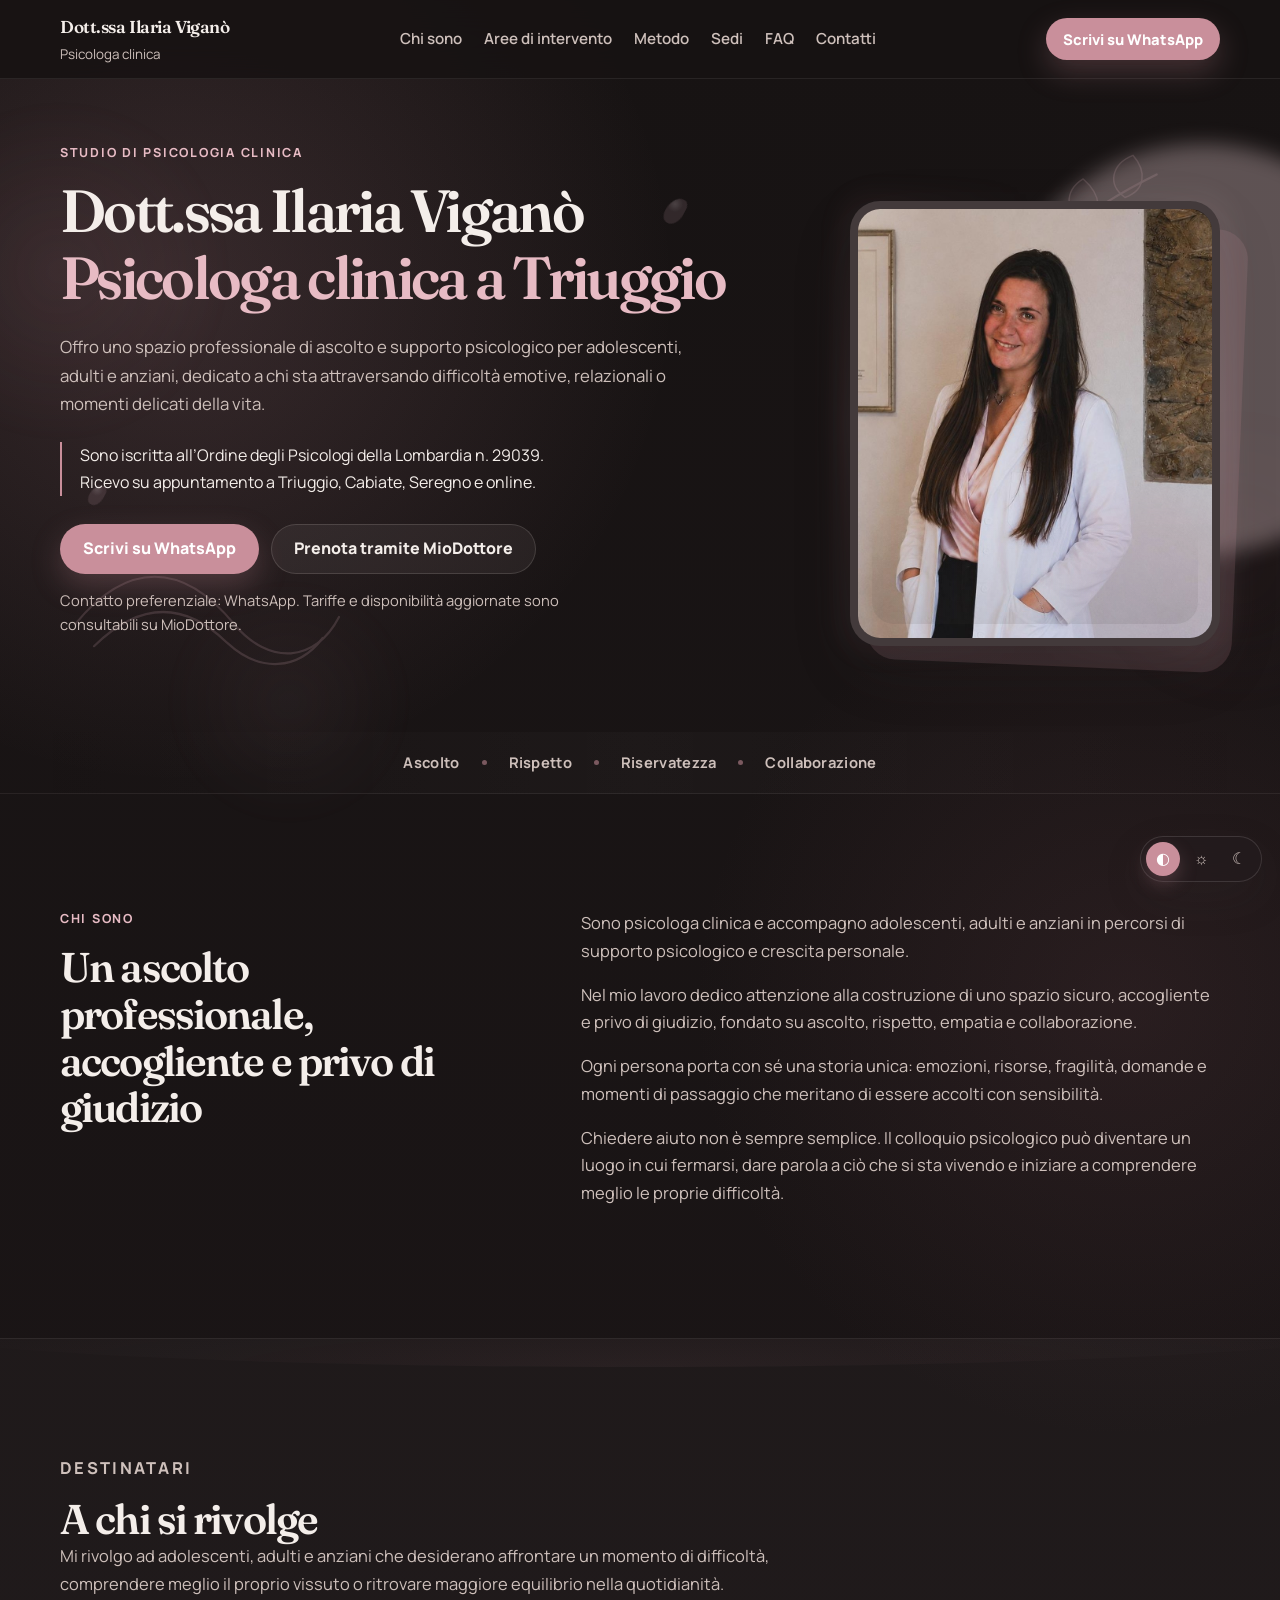
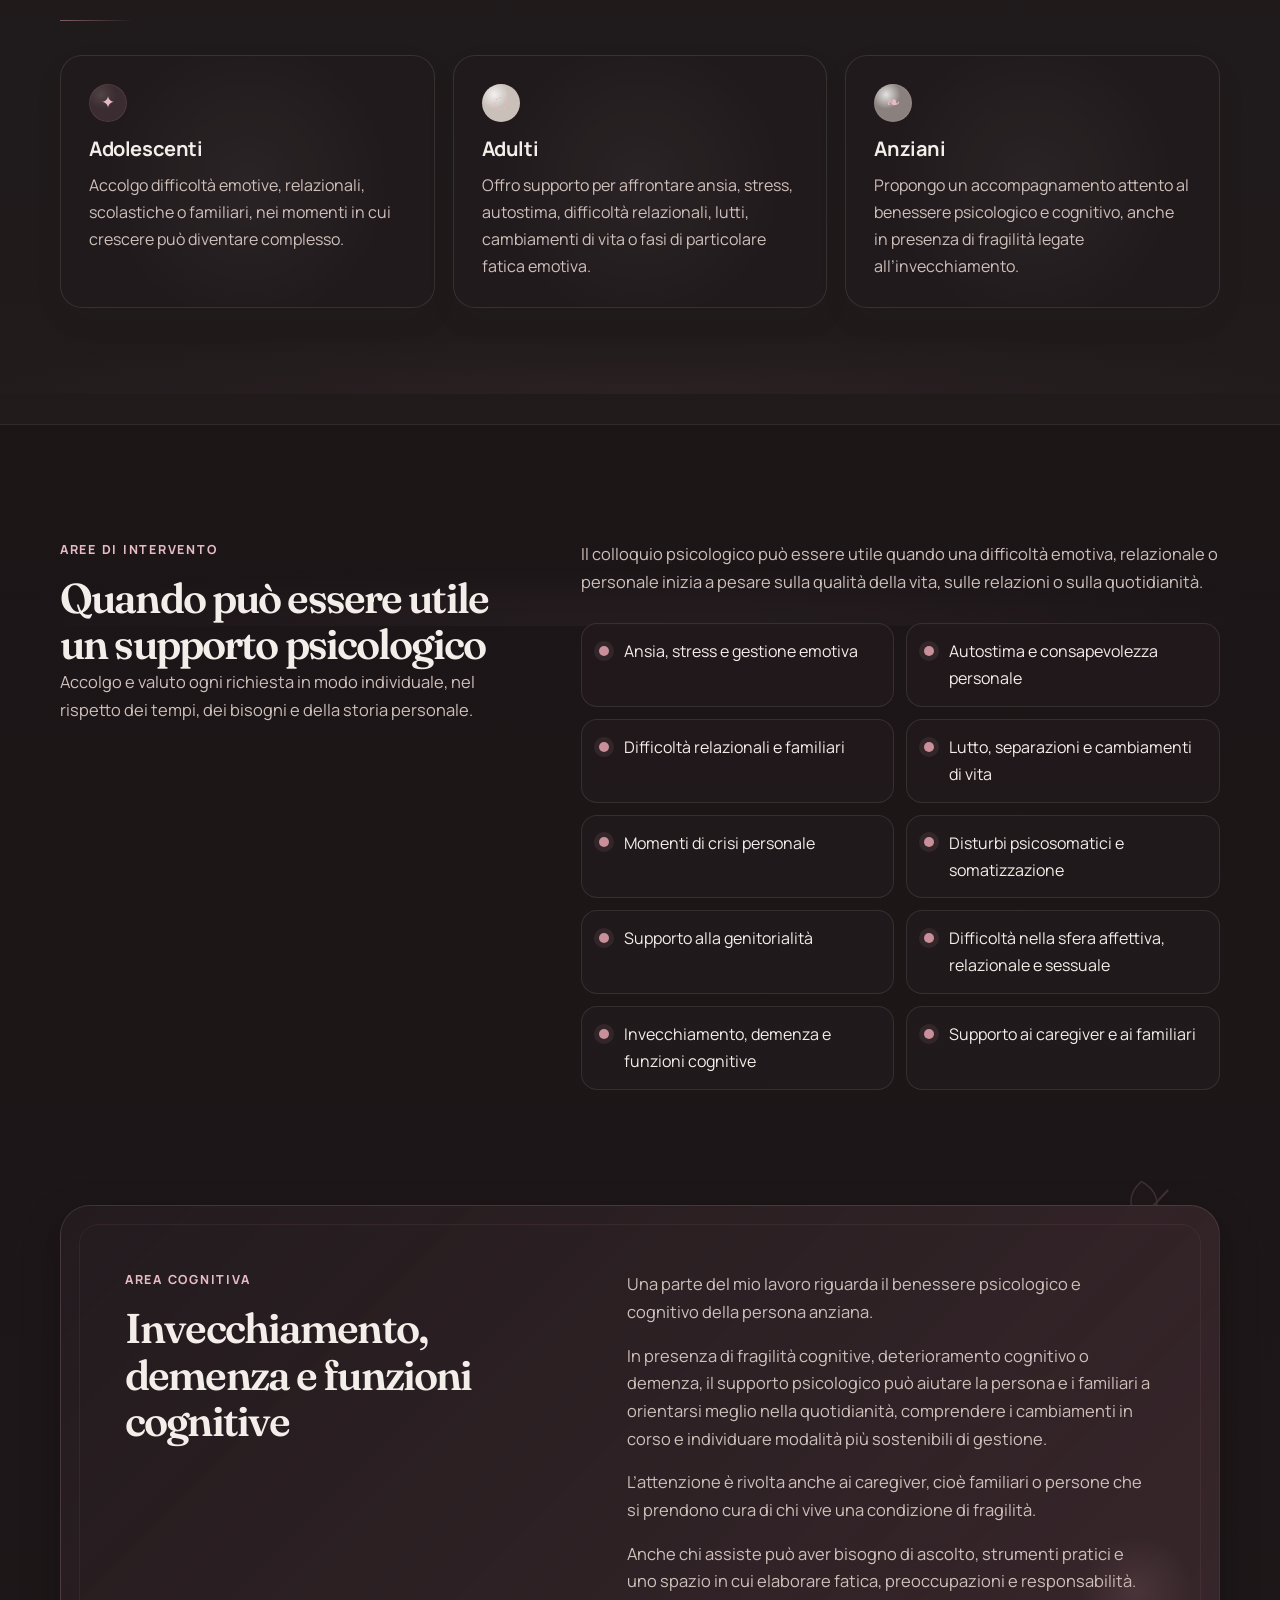
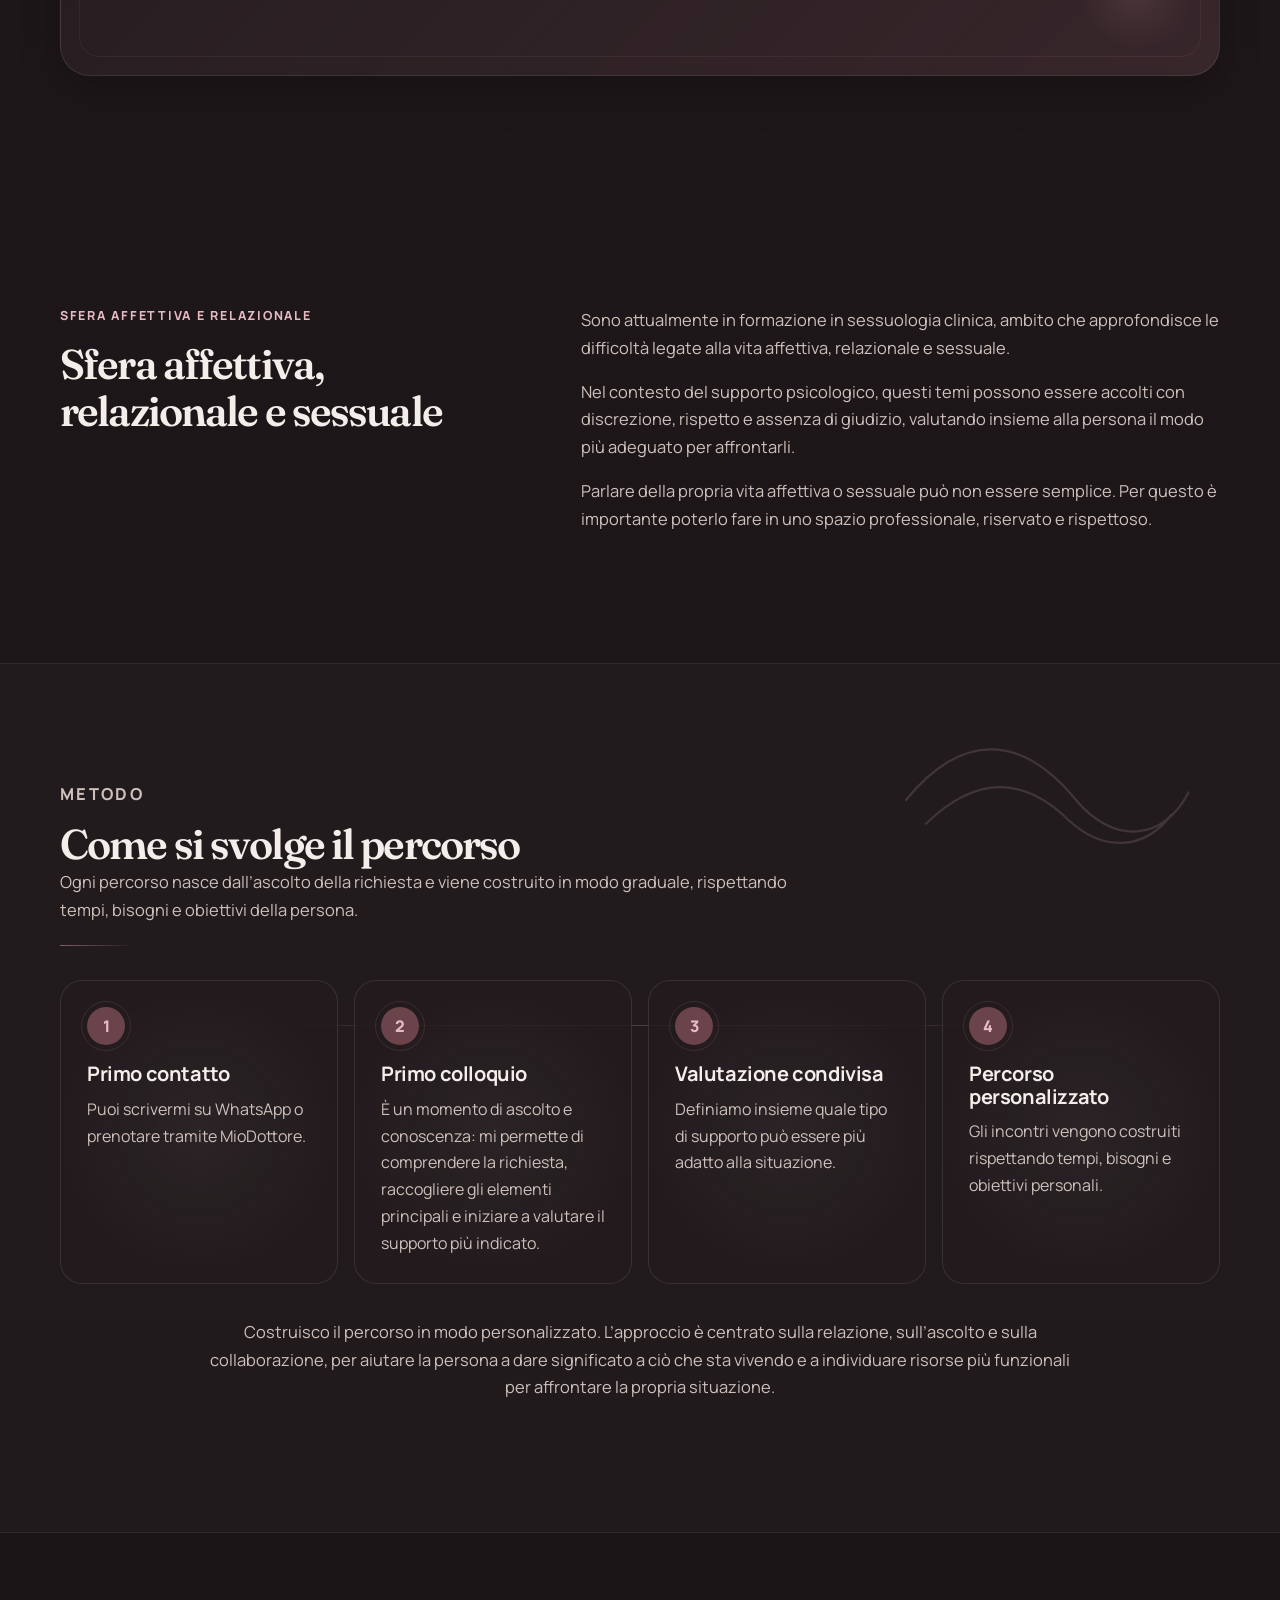
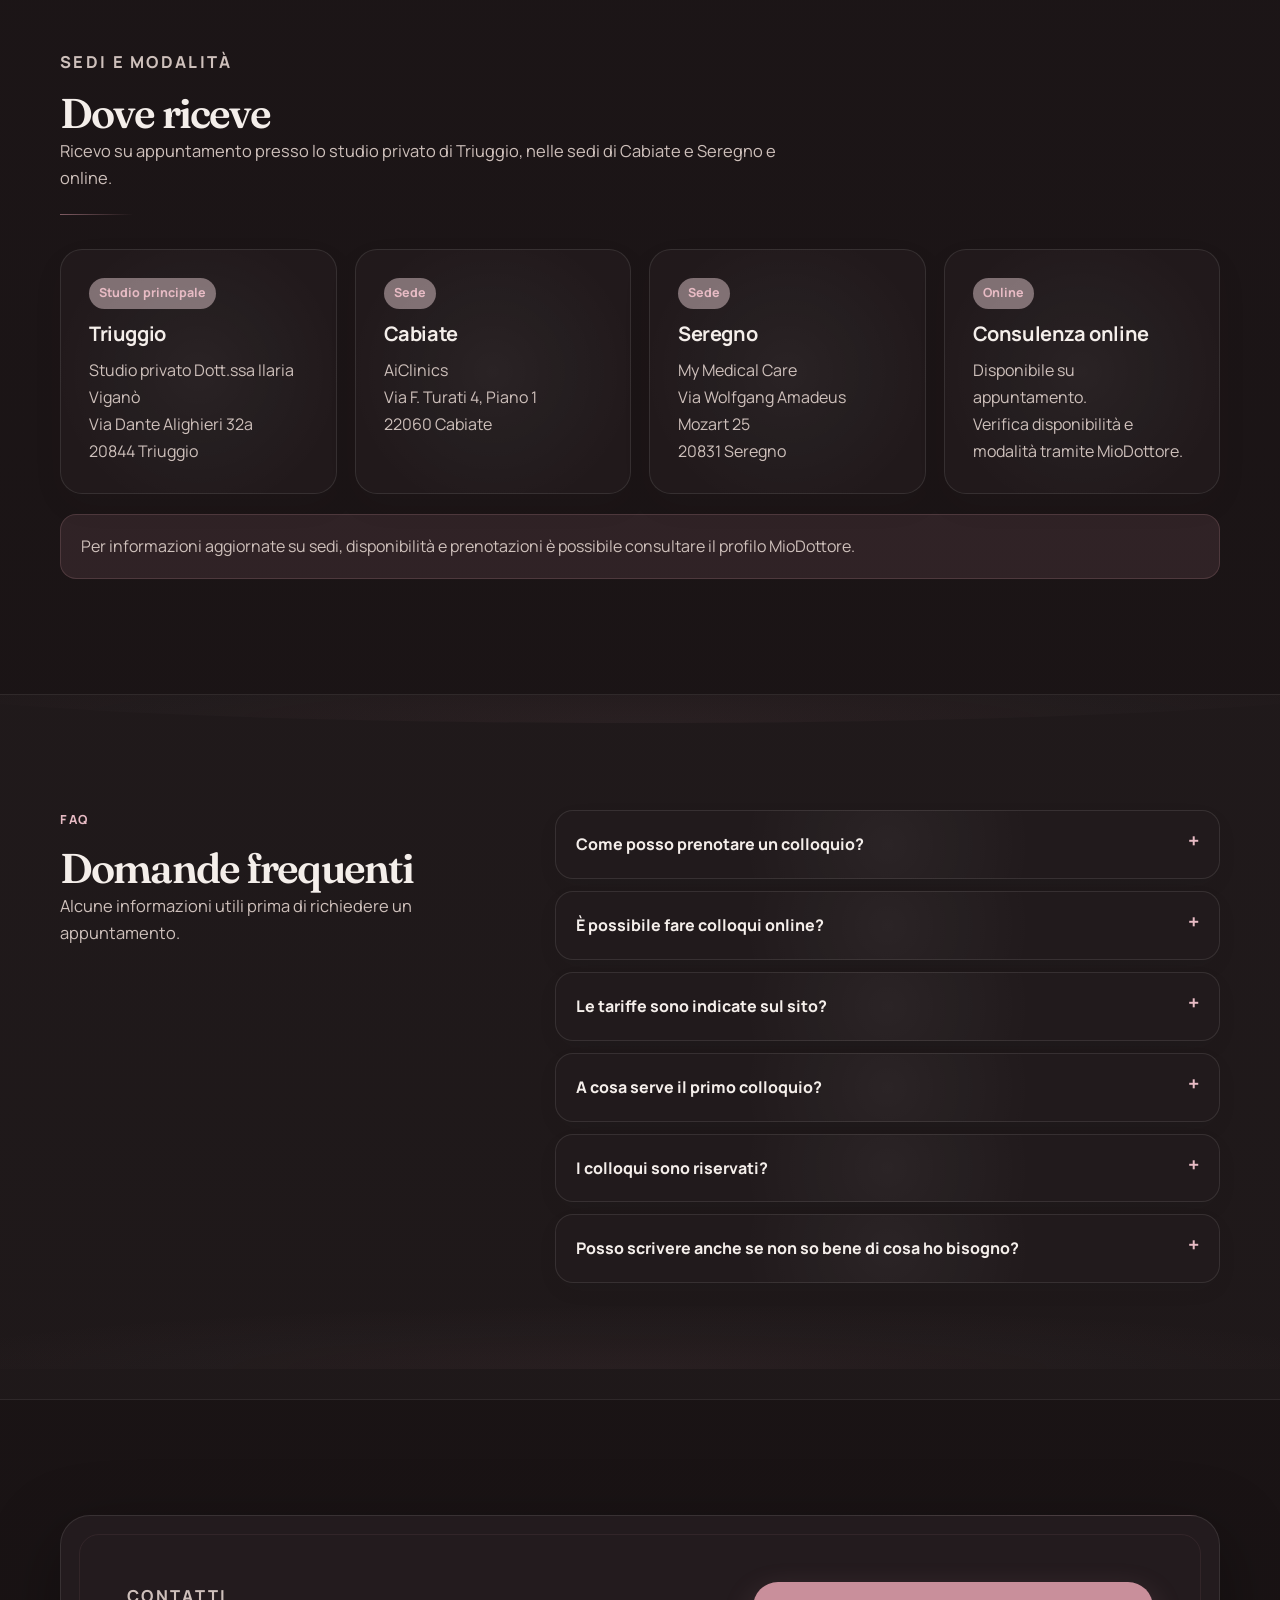
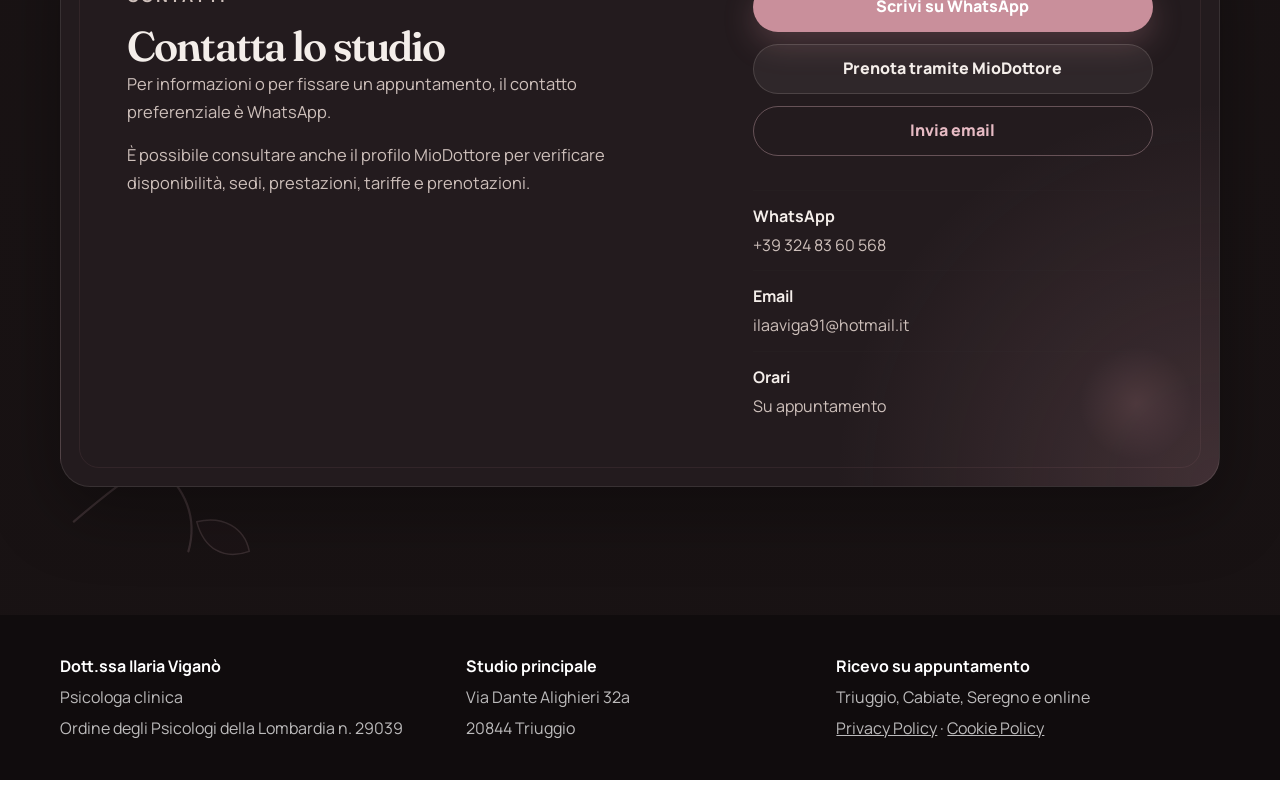
==== commit 25ce4acd: "Add files via upload" ====
--- a/index.html
+++ b/index.html
@@ -88,13 +88,13 @@
           <p class="eyebrow">Studio di psicologia clinica</p>
           <h1 id="hero-title">Dott.ssa Ilaria Viganò<br><span>Psicologa clinica a Triuggio</span></h1>
           <p class="hero-text">
-            Uno spazio professionale di ascolto e supporto psicologico per adolescenti, adulti e anziani,
+            Offro uno spazio professionale di ascolto e supporto psicologico per adolescenti, adulti e anziani,
             dedicato a chi sta attraversando difficoltà emotive, relazionali o momenti delicati della vita.
           </p>
 
           <p class="professional-note">
-            Iscritta all’Ordine degli Psicologi della Lombardia n. 29039.<br>
-            Riceve su appuntamento a Triuggio, Cabiate, Seregno e online.
+            Sono iscritta all’Ordine degli Psicologi della Lombardia n. 29039.<br>
+            Ricevo su appuntamento a Triuggio, Cabiate, Seregno e online.
           </p>
 
           <div class="hero-actions" aria-label="Azioni principali">
@@ -130,26 +130,7 @@
         </div>
       </div>
     </section>
-
-    <!-- Intro trust strip -->
-    <section class="trust-strip" aria-label="Informazioni rapide">
-      <div class="container trust-grid">
-        <div>
-          <strong>Triuggio</strong>
-          <span>Studio principale</span>
-        </div>
-        <div>
-          <strong>Adolescenti, adulti, anziani</strong>
-          <span>Supporto psicologico</span>
-        </div>
-        <div>
-          <strong>Su appuntamento</strong>
-          <span>In studio e online</span>
-        </div>
-      </div>
-    </section>
-
-    <section class="values-ribbon" aria-label="Valori dello spazio psicologico">
+<section class="values-ribbon" aria-label="Valori dello spazio psicologico">
       <div class="container values-ribbon-inner">
         <span>Ascolto</span>
         <i aria-hidden="true"></i>
@@ -170,11 +151,11 @@
         </div>
         <div class="text-block">
           <p>
-            La Dott.ssa Ilaria Viganò è psicologa clinica e accompagna adolescenti, adulti e anziani
+            Sono psicologa clinica e accompagno adolescenti, adulti e anziani
             in percorsi di supporto psicologico e crescita personale.
           </p>
           <p>
-            Nel suo lavoro dedica attenzione alla costruzione di uno spazio sicuro, accogliente e privo di giudizio,
+            Nel mio lavoro dedico attenzione alla costruzione di uno spazio sicuro, accogliente e privo di giudizio,
             fondato su ascolto, rispetto, empatia e collaborazione.
           </p>
           <p>
@@ -196,7 +177,7 @@
           <p class="eyebrow">Destinatari</p>
           <h2 id="destinatari-title">A chi si rivolge</h2>
           <p>
-            Il supporto psicologico è rivolto ad adolescenti, adulti e anziani che desiderano affrontare un momento
+            Mi rivolgo ad adolescenti, adulti e anziani che desiderano affrontare un momento
             di difficoltà, comprendere meglio il proprio vissuto o ritrovare maggiore equilibrio nella quotidianità.
           </p>
         </div>
@@ -206,7 +187,7 @@
             <span class="card-icon" aria-hidden="true">✦</span>
             <h3>Adolescenti</h3>
             <p>
-              Uno spazio di ascolto per difficoltà emotive, relazionali, scolastiche o familiari,
+              Accolgo difficoltà emotive, relazionali, scolastiche o familiari,
               nei momenti in cui crescere può diventare complesso.
             </p>
           </article>
@@ -215,7 +196,7 @@
             <span class="card-icon" aria-hidden="true">◌</span>
             <h3>Adulti</h3>
             <p>
-              Un supporto per affrontare ansia, stress, autostima, difficoltà relazionali, lutti,
+              Offro supporto per affrontare ansia, stress, autostima, difficoltà relazionali, lutti,
               cambiamenti di vita o fasi di particolare fatica emotiva.
             </p>
           </article>
@@ -224,7 +205,7 @@
             <span class="card-icon" aria-hidden="true">❧</span>
             <h3>Anziani</h3>
             <p>
-              Un accompagnamento attento al benessere psicologico e cognitivo,
+              Propongo un accompagnamento attento al benessere psicologico e cognitivo,
               anche in presenza di fragilità legate all’invecchiamento.
             </p>
           </article>
@@ -239,7 +220,7 @@
           <p class="eyebrow">Aree di intervento</p>
           <h2 id="aree-title">Quando può essere utile un supporto psicologico</h2>
           <p class="section-lead">
-            Ogni richiesta viene accolta e valutata in modo individuale, nel rispetto dei tempi,
+            Accolgo e valuto ogni richiesta in modo individuale, nel rispetto dei tempi,
             dei bisogni e della storia personale.
           </p>
         </div>
@@ -284,7 +265,7 @@
 
         <div class="text-block">
           <p>
-            Una parte del lavoro della Dott.ssa Viganò riguarda il benessere psicologico e cognitivo
+            Una parte del mio lavoro riguarda il benessere psicologico e cognitivo
             della persona anziana.
           </p>
           <p>
@@ -314,7 +295,7 @@
 
         <div class="text-block">
           <p>
-            La Dott.ssa Viganò è attualmente in formazione in sessuologia clinica, ambito che approfondisce
+            Sono attualmente in formazione in sessuologia clinica, ambito che approfondisce
             le difficoltà legate alla vita affettiva, relazionale e sessuale.
           </p>
           <p>
@@ -340,9 +321,8 @@
           <p class="eyebrow">Metodo</p>
           <h2 id="metodo-title">Come si svolge il percorso</h2>
           <p>
-            Il primo colloquio è un momento di ascolto e conoscenza. Serve a comprendere la richiesta,
-            raccogliere gli elementi principali della situazione e valutare insieme quale tipo di supporto
-            possa essere più indicato.
+            Ogni percorso nasce dall’ascolto della richiesta e viene costruito in modo graduale,
+            rispettando tempi, bisogni e obiettivi della persona.
           </p>
         </div>
 
@@ -350,31 +330,31 @@
           <article class="step">
             <span>1</span>
             <h3>Primo contatto</h3>
-            <p>Puoi scrivere su WhatsApp o prenotare tramite MioDottore.</p>
+            <p>Puoi scrivermi su WhatsApp o prenotare tramite MioDottore.</p>
           </article>
 
           <article class="step">
             <span>2</span>
             <h3>Primo colloquio</h3>
-            <p>Si ascolta la richiesta e si comprende il motivo della consultazione.</p>
+            <p>È un momento di ascolto e conoscenza: mi permette di comprendere la richiesta, raccogliere gli elementi principali e iniziare a valutare il supporto più indicato.</p>
           </article>
 
           <article class="step">
             <span>3</span>
             <h3>Valutazione condivisa</h3>
-            <p>Si definisce insieme quale tipo di supporto può essere più adatto.</p>
+            <p>Definiamo insieme quale tipo di supporto può essere più adatto alla situazione.</p>
           </article>
 
           <article class="step">
             <span>4</span>
             <h3>Percorso personalizzato</h3>
-            <p>Gli incontri vengono costruiti rispettando tempi, bisogni e obiettivi della persona.</p>
+            <p>Gli incontri vengono costruiti rispettando tempi, bisogni e obiettivi personali.</p>
           </article>
         </div>
 
         <div class="centered-copy">
           <p>
-            Il percorso viene costruito in modo personalizzato. L’approccio è centrato sulla relazione,
+            Costruisco il percorso in modo personalizzato. L’approccio è centrato sulla relazione,
             sull’ascolto e sulla collaborazione, per aiutare la persona a dare significato a ciò che sta vivendo
             e a individuare risorse più funzionali per affrontare la propria situazione.
           </p>
@@ -389,7 +369,7 @@
           <p class="eyebrow">Sedi e modalità</p>
           <h2 id="sedi-title">Dove riceve</h2>
           <p>
-            La Dott.ssa Ilaria Viganò riceve su appuntamento presso lo studio privato di Triuggio,
+            Ricevo su appuntamento presso lo studio privato di Triuggio,
             nelle sedi di Cabiate e Seregno e online.
           </p>
         </div>
@@ -455,7 +435,7 @@
         <div class="faq-list">
           <details>
             <summary>Come posso prenotare un colloquio?</summary>
-            <p>Puoi scrivere su WhatsApp oppure prenotare tramite MioDottore. Il contatto preferenziale è WhatsApp.</p>
+            <p>Puoi scrivermi su WhatsApp oppure prenotare tramite MioDottore. Il contatto preferenziale è WhatsApp.</p>
           </details>
 
           <details>
@@ -573,7 +553,7 @@
       </div>
 
       <div>
-        <strong>Riceve su appuntamento</strong>
+        <strong>Ricevo su appuntamento</strong>
         <span>Triuggio, Cabiate, Seregno e online</span>
         <span>
           <a href="privacy.html">Privacy Policy</a> · <a href="cookie.html">Cookie Policy</a>
--- a/styles.css
+++ b/styles.css
@@ -2203,3 +2203,41 @@
     transform: none;
   }
 }
+
+
+/* V11 — Correzioni richieste da Ilaria */
+.trust-strip {
+  display: none !important;
+}
+
+.hero-image-wrap {
+  margin-top: clamp(30px, 4vw, 58px);
+}
+
+@media (max-width: 860px) {
+  .hero-grid {
+    gap: 28px;
+  }
+
+  .hero-image-wrap {
+    order: 0;
+    margin-top: 18px;
+    width: min(100%, 310px);
+    max-width: 310px;
+  }
+
+  .portrait-hint {
+    display: none;
+  }
+}
+
+@media (max-width: 760px) {
+  .hero-image-wrap {
+    margin-top: 20px;
+    max-width: 286px;
+  }
+
+  .values-ribbon {
+    margin-top: 0;
+  }
+}
